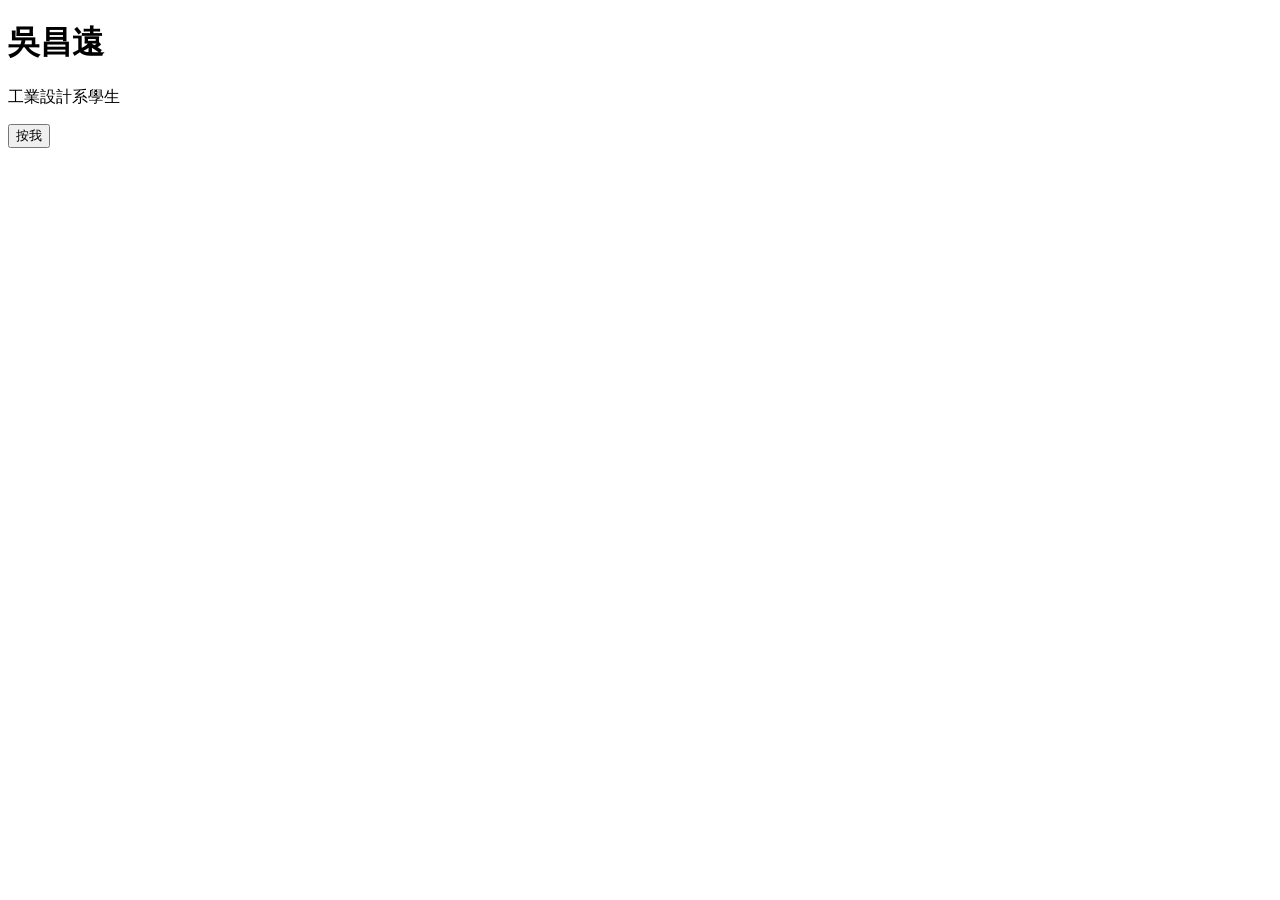
==== index.html @ 5ed69865 "第一版" ====
<!DOCTYPE html>
<html lang="zh-Hant">
<head>
<meta charset="UTF-8">
<title>Day 1 練習</title>

<!-- ===== CSS：決定「長什麼樣」 ===== -->
<!-- 實驗：把 black 改成 red，存檔後重新整理 -->
<style>
  h1 { color: black; }
</style>
</head>
<body>

<!-- ===== HTML：決定「有什麼東西」 ===== -->
<!-- 實驗：把 h1 改成 h3（前後都要改） -->
<h1>吳昌遠</h1>

<!-- 實驗：刪掉後面的 </p>，看畫面有沒有壞 -->
<p>工業設計系學生</p>

<!-- ===== JavaScript：決定「按下去會怎樣」 ===== -->
<!-- 實驗：把 alert 拼錯成 alrt，再按按鈕 -->
<button onclick="alert('你好')">按我</button>

</body>
</html>
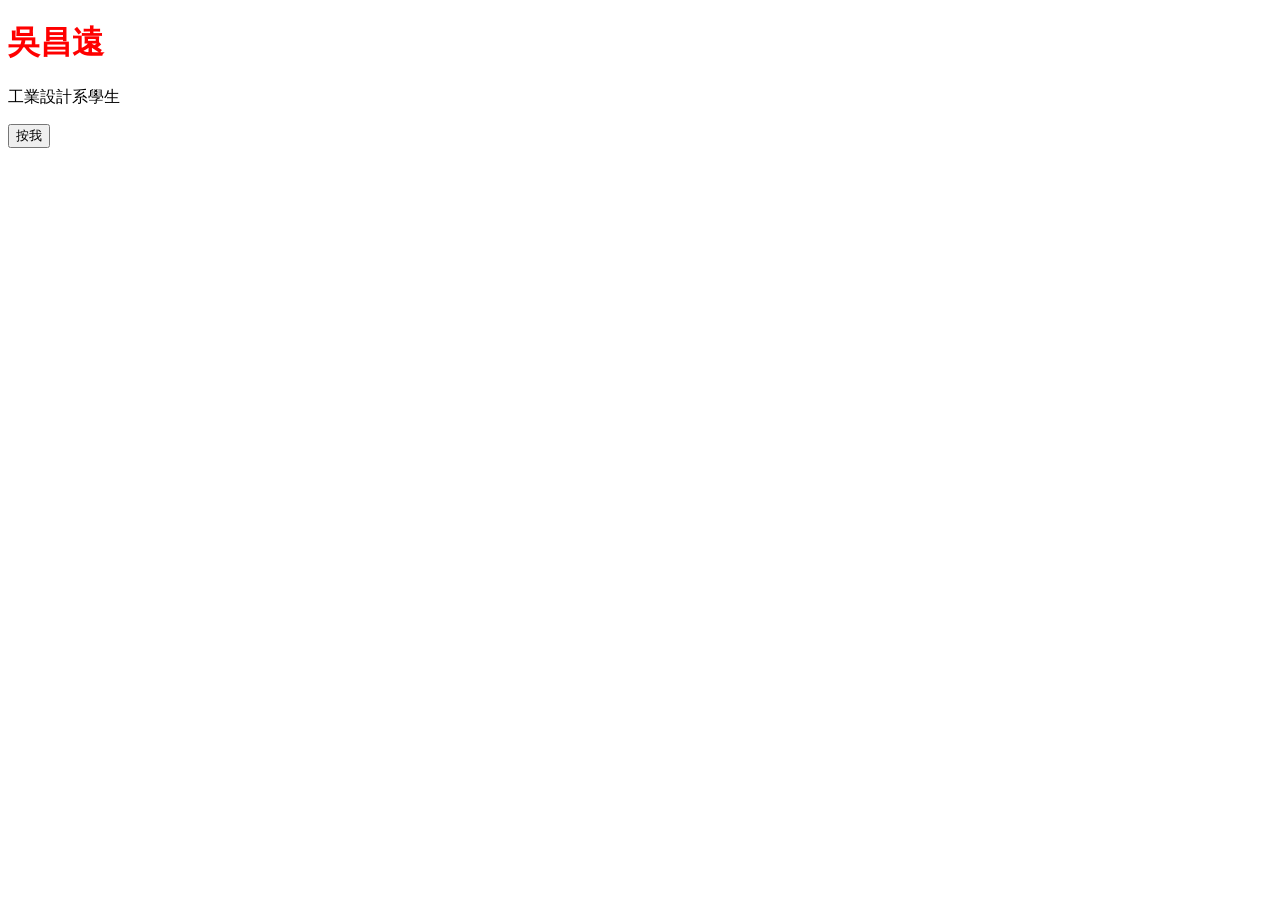
==== commit 54a250b8: "名字改紅色" ====
--- a/index.html
+++ b/index.html
@@ -7,7 +7,7 @@
 <!-- ===== CSS：決定「長什麼樣」 ===== -->
 <!-- 實驗：把 black 改成 red，存檔後重新整理 -->
 <style>
-  h1 { color: black; }
+  h1 { color: red; }
 </style>
 </head>
 <body>
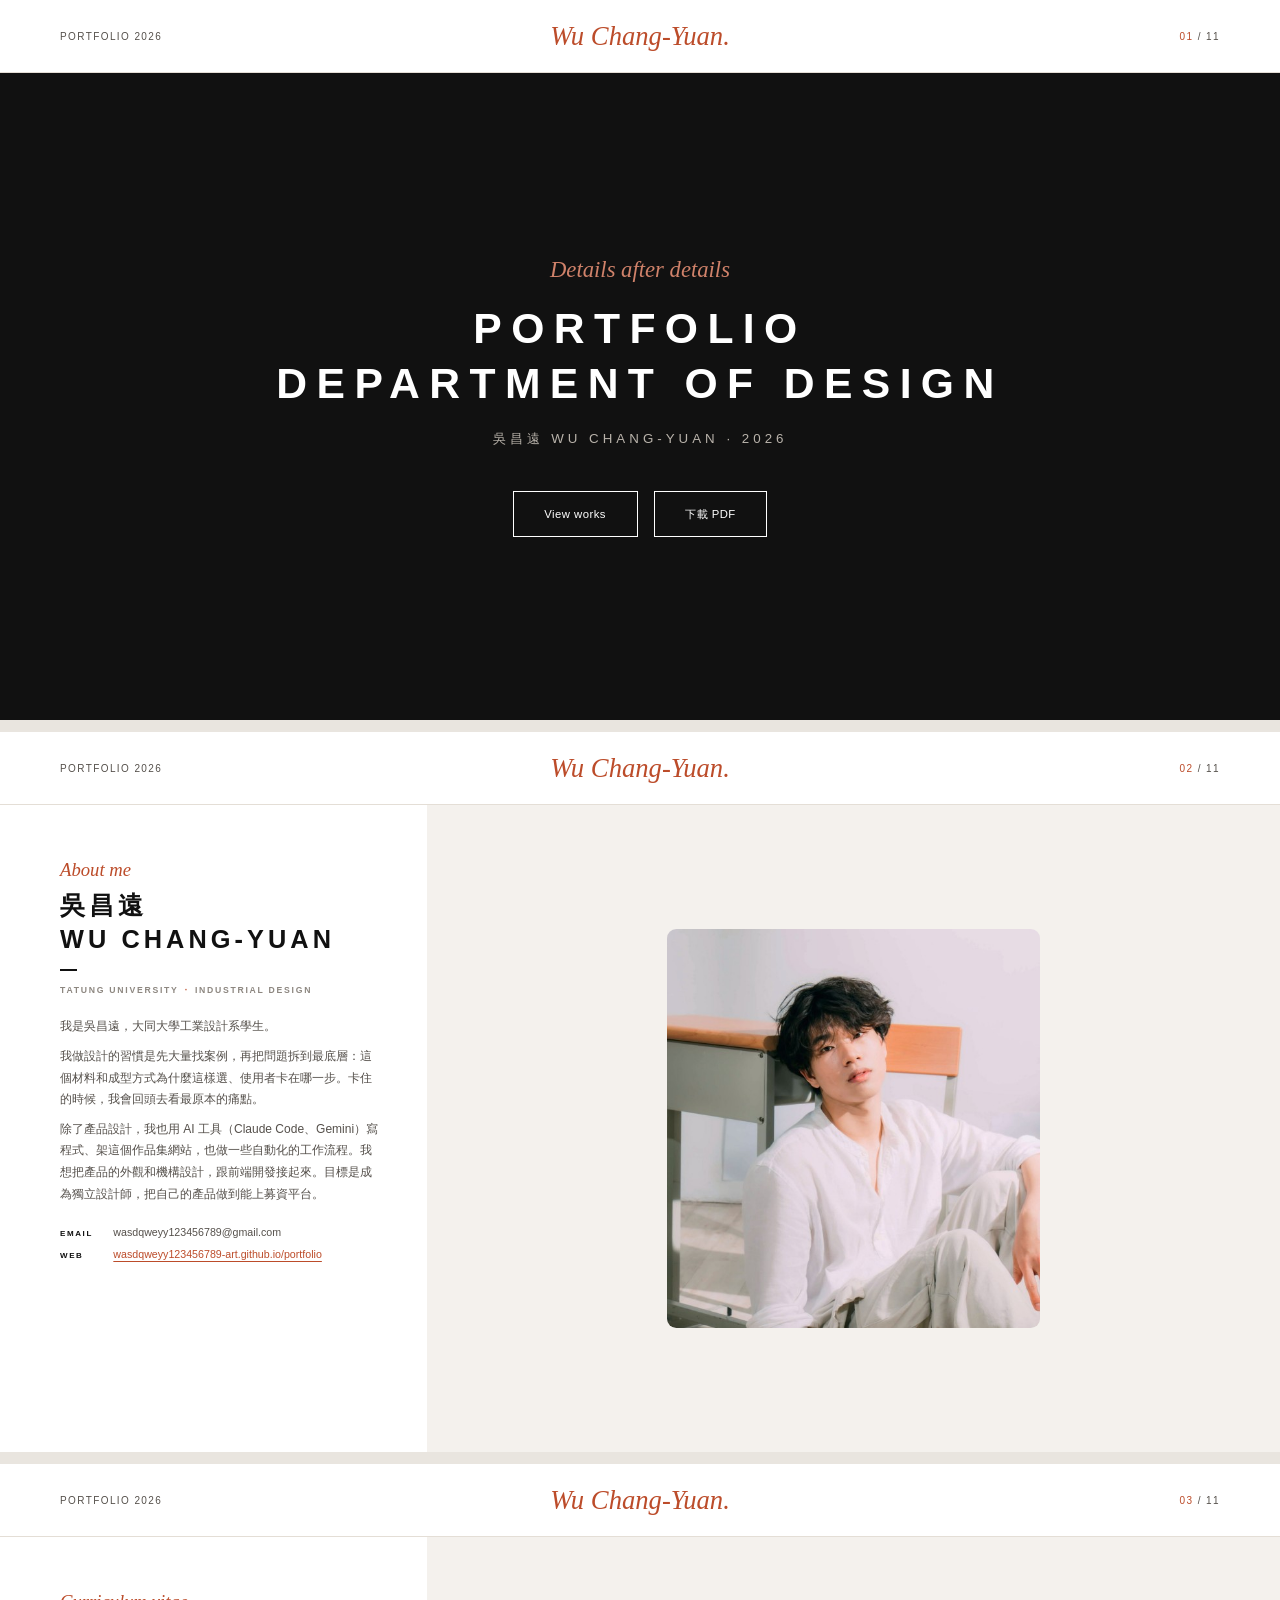
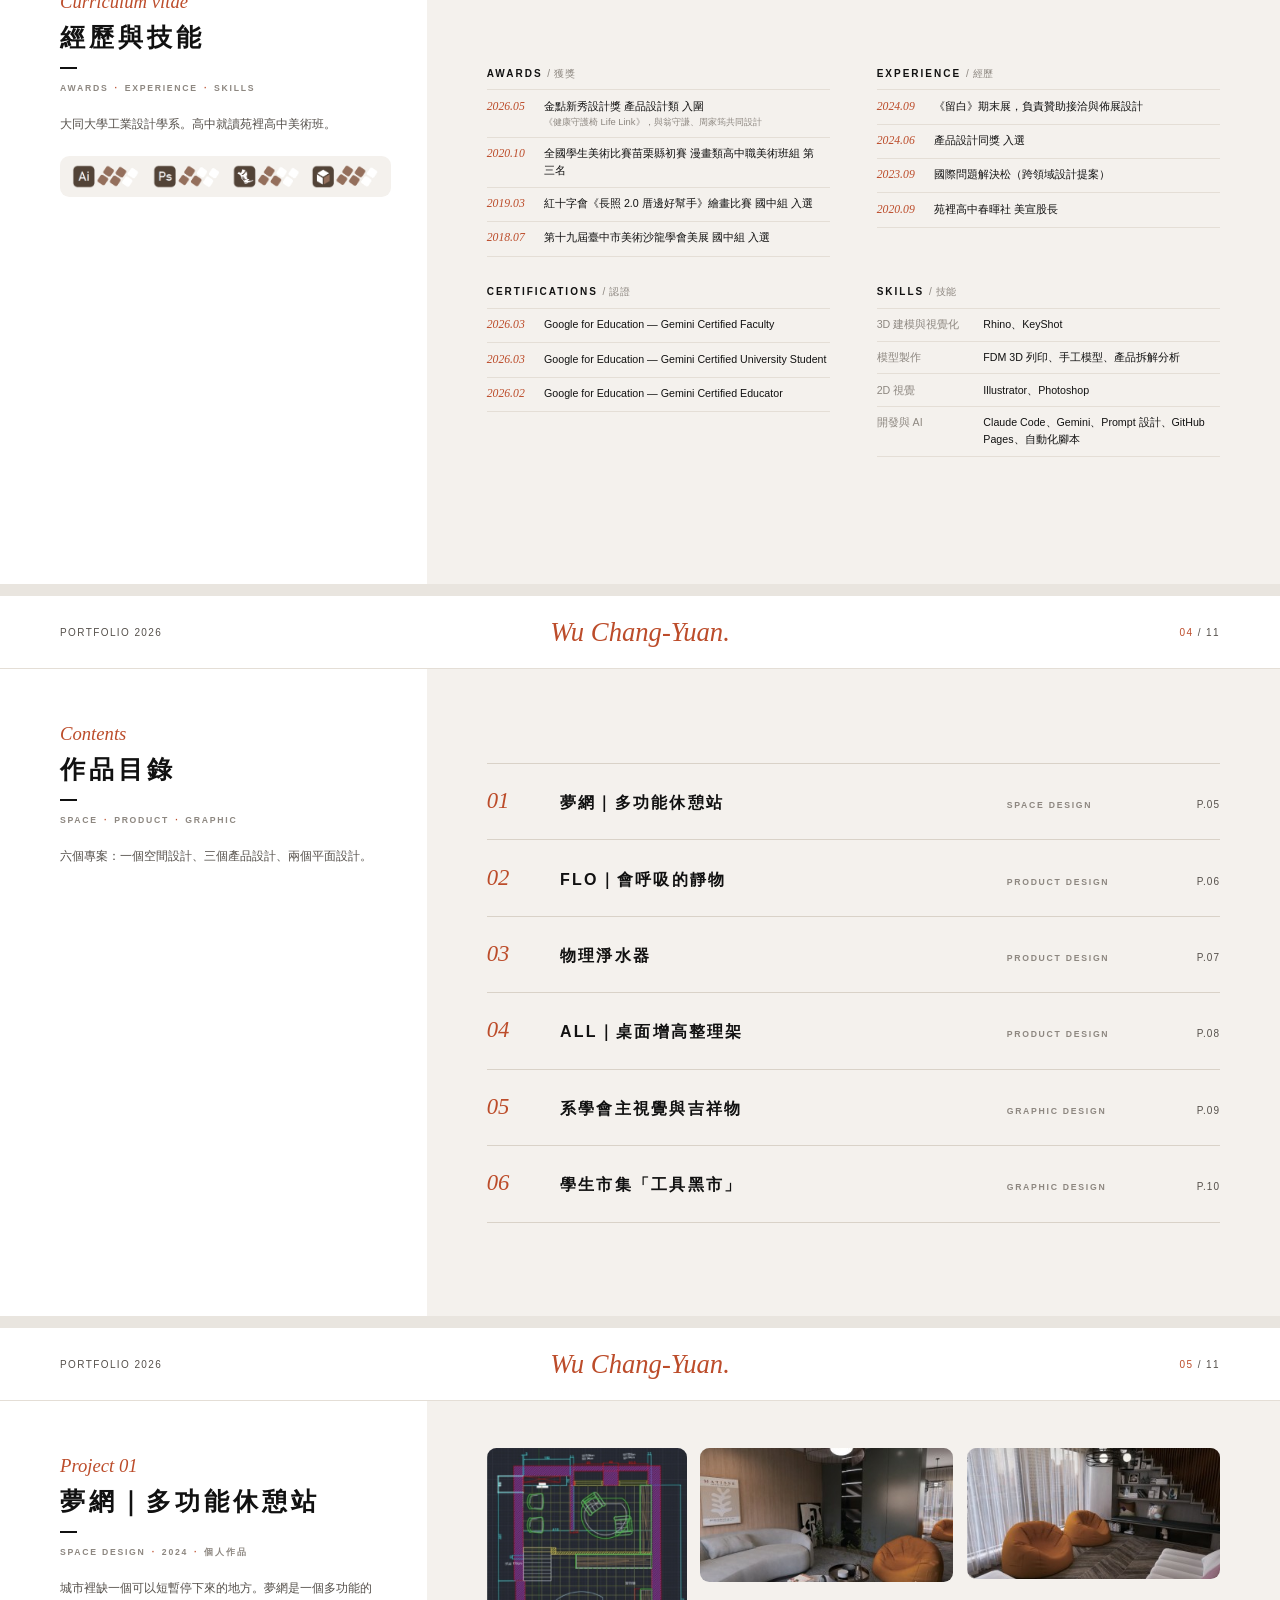
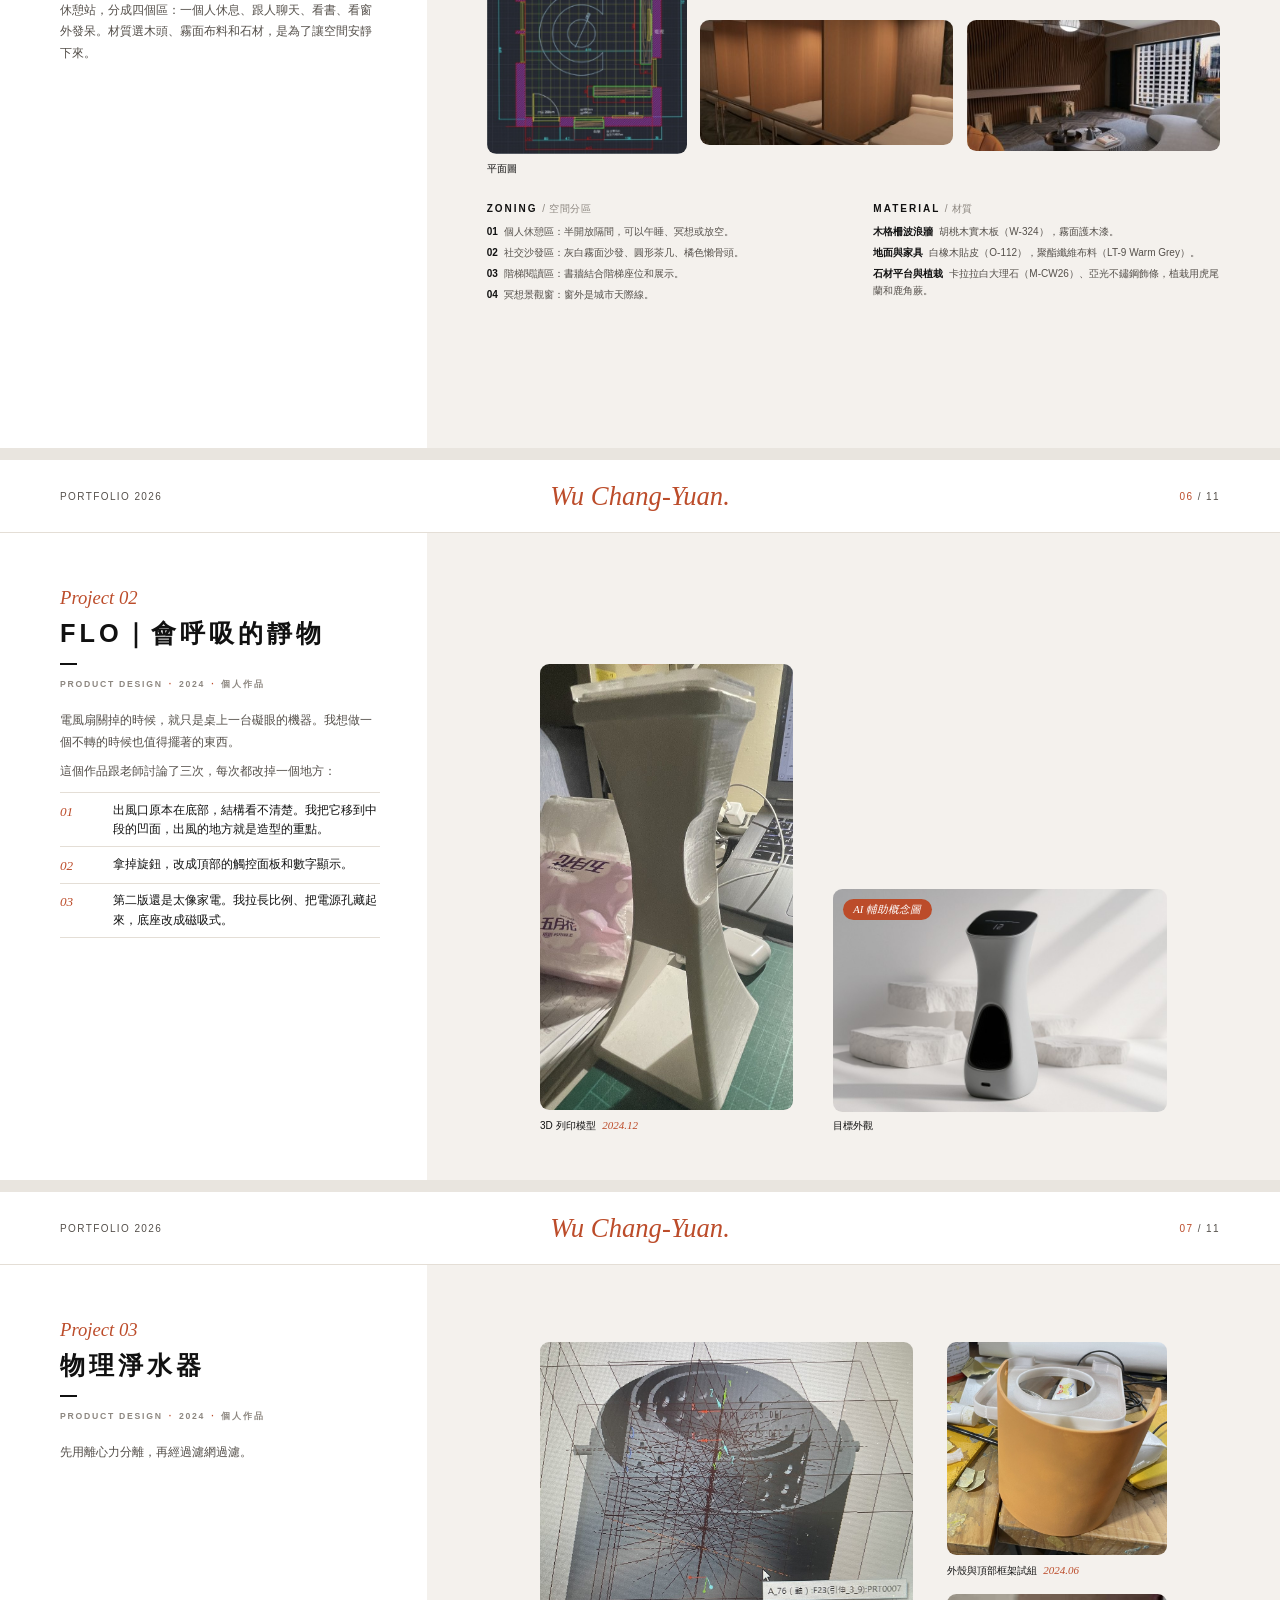
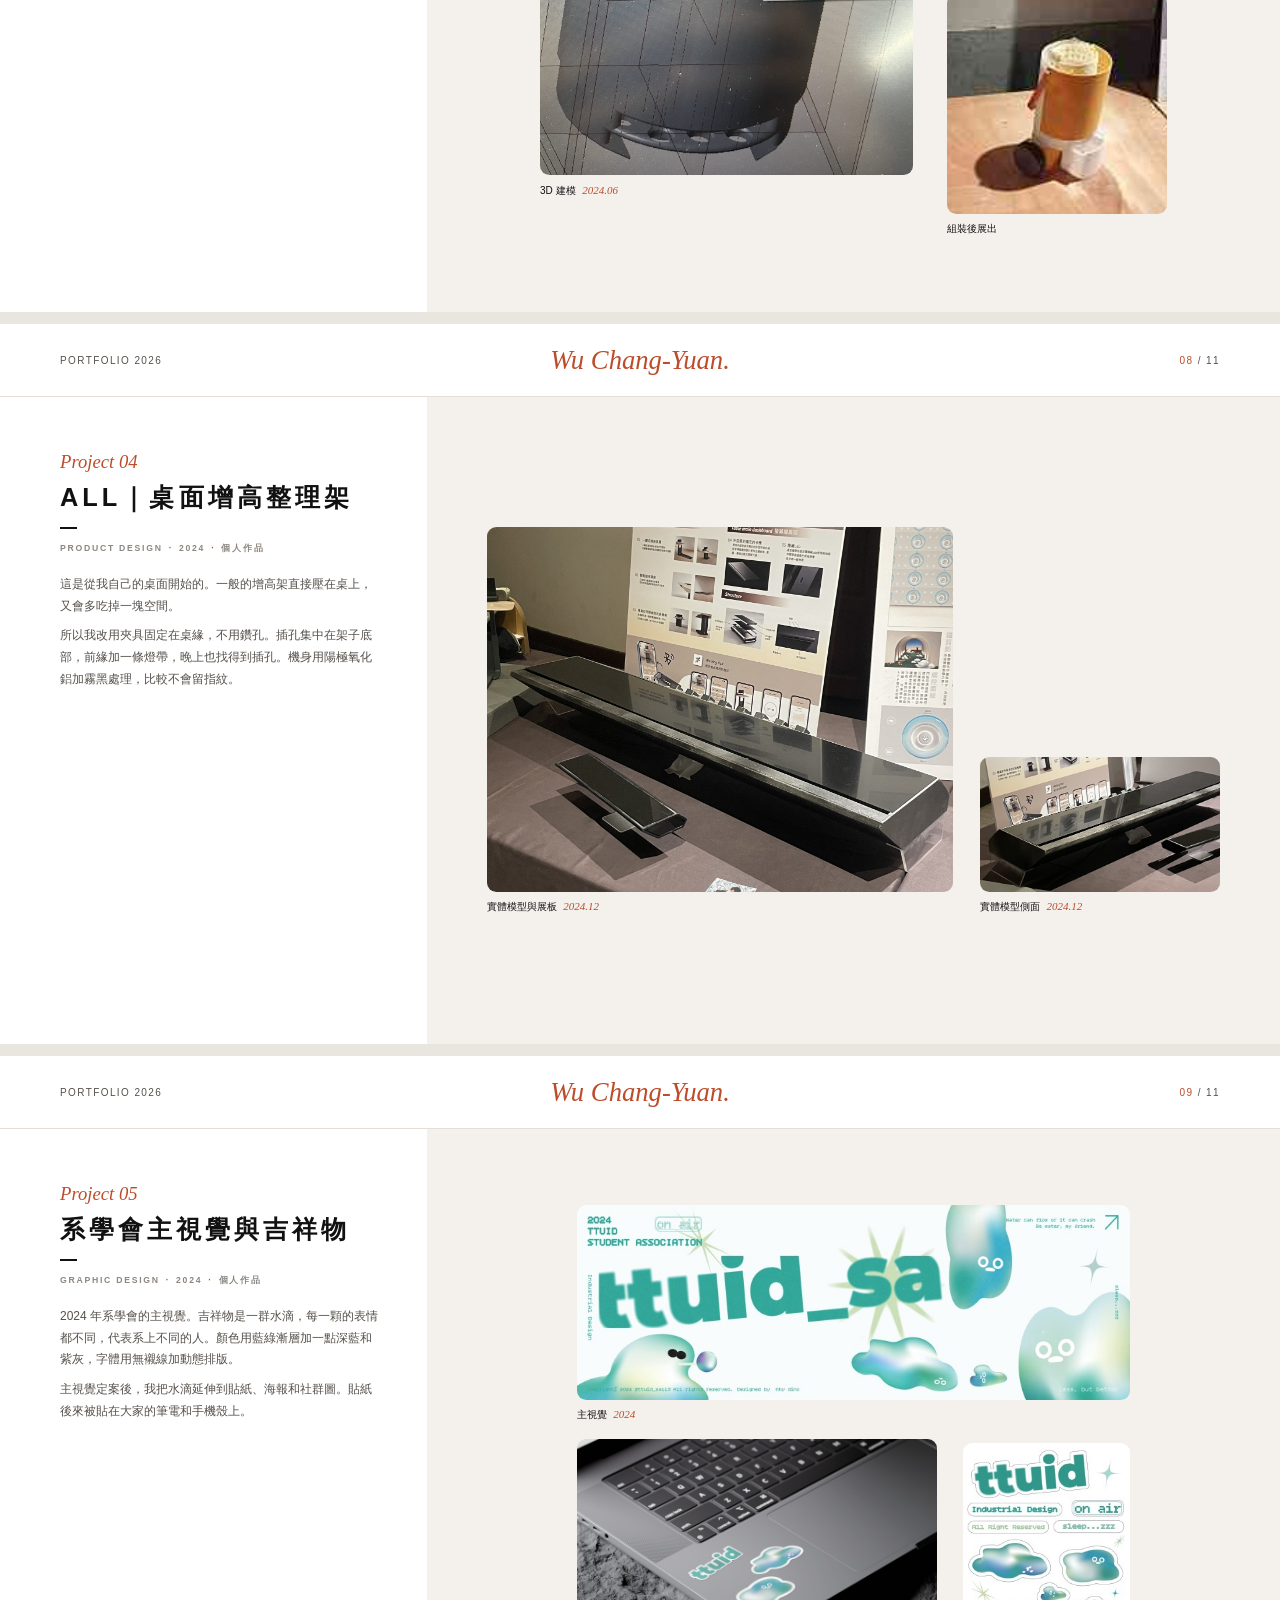
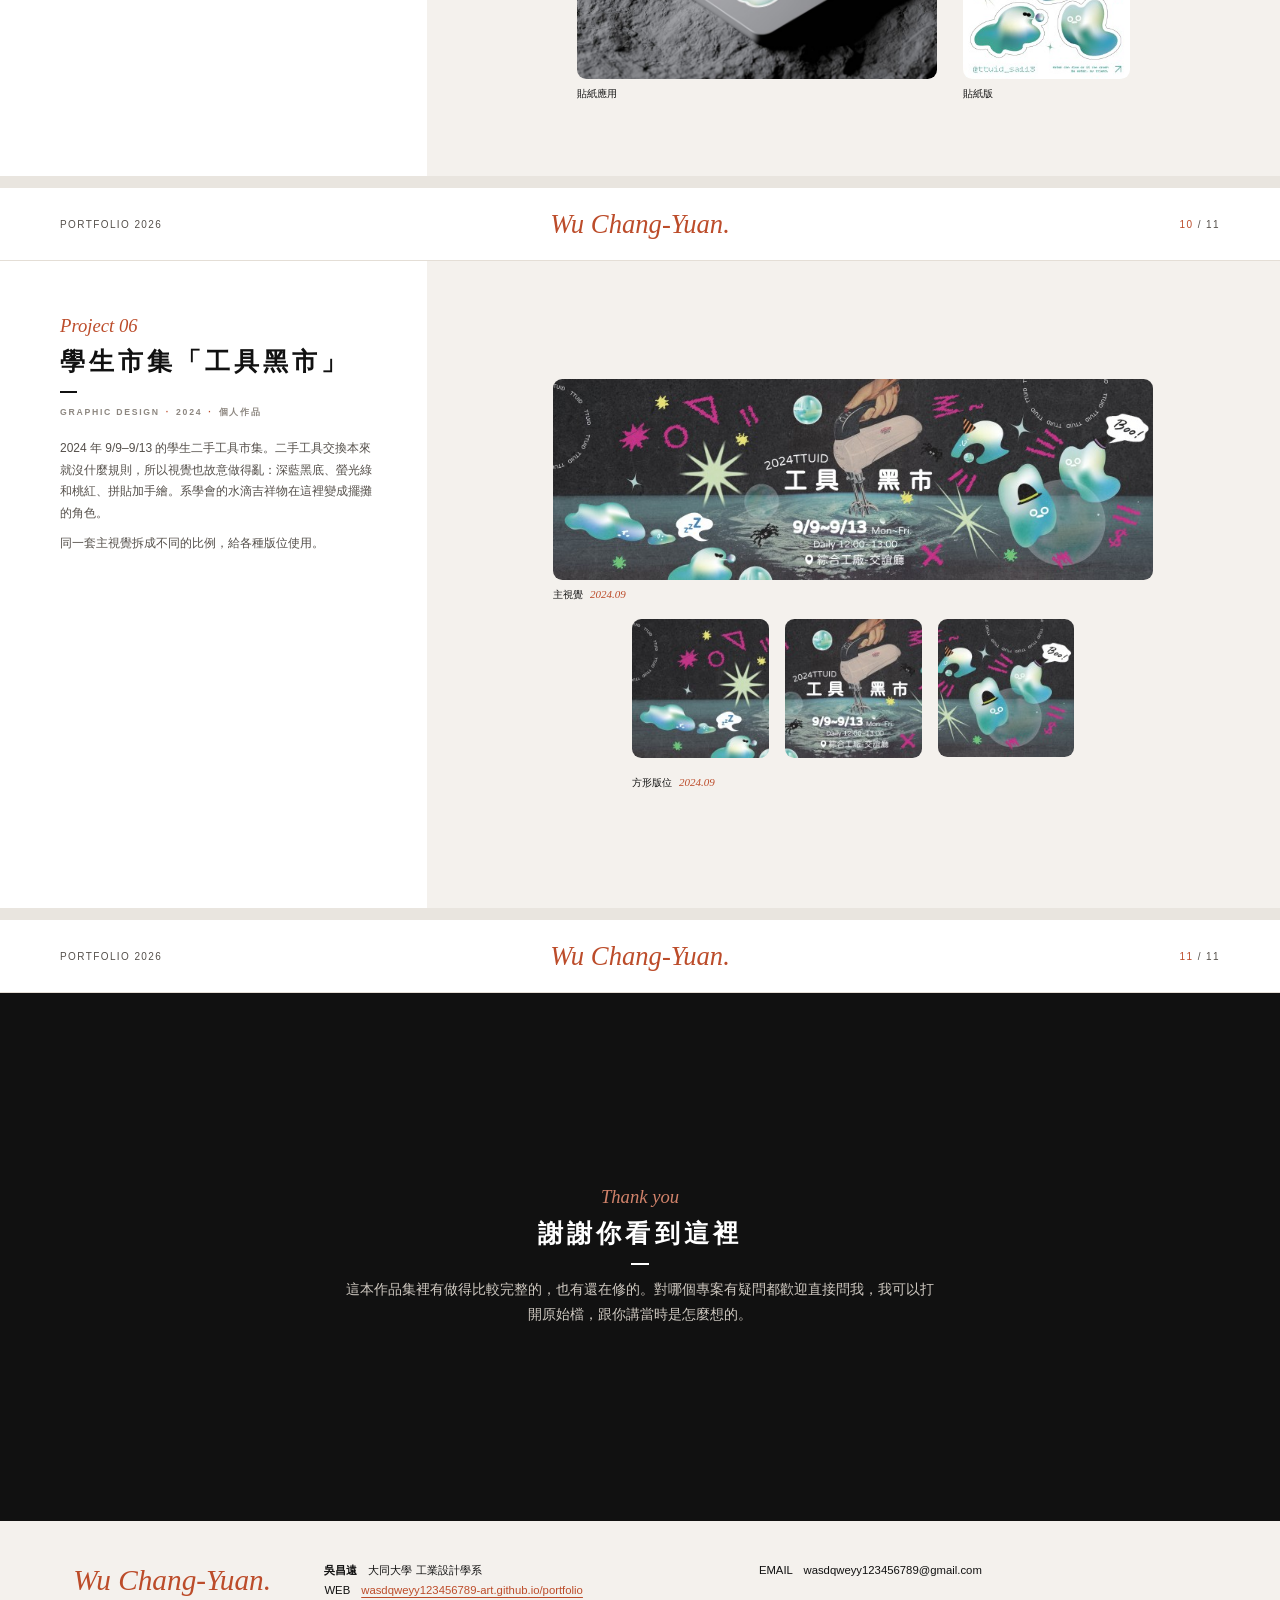
==== commit ad1b0dc9: "作品集改版：網頁與 PDF 版（11 頁，公開版） - 新增作品集首頁 index.html、樣式 css/、圖片 assets/、PDF portfolio.pdf - 練習頁移到 practice" ====
--- a/index.html
+++ b/index.html
@@ -1,27 +1,396 @@
 <!DOCTYPE html>
-<html lang="zh-Hant">
+<html lang="zh-Hant-TW">
 <head>
 <meta charset="UTF-8">
-<title>Day 1 練習</title>
-
-<!-- ===== CSS：決定「長什麼樣」 ===== -->
-<!-- 實驗：把 black 改成 red，存檔後重新整理 -->
-<style>
-  h1 { color: red; }
-</style>
+<meta name="viewport" content="width=device-width, initial-scale=1">
+<title>吳昌遠 作品集 2026</title>
+<meta name="description" content="吳昌遠（WU CHANG-YUAN），大同大學工業設計系作品集：空間設計、產品設計、平面設計。">
+<link rel="stylesheet" href="css/style.css">
 </head>
 <body>
 
-<!-- ===== HTML：決定「有什麼東西」 ===== -->
-<!-- 實驗：把 h1 改成 h3（前後都要改） -->
-<h1>吳昌遠</h1>
-
-<!-- 實驗：刪掉後面的 </p>，看畫面有沒有壞 -->
-<p>工業設計系學生</p>
-
-<!-- ===== JavaScript：決定「按下去會怎樣」 ===== -->
-<!-- 實驗：把 alert 拼錯成 alrt，再按按鈕 -->
-<button onclick="alert('你好')">按我</button>
+<section class="page dark cover" id="cover">
+  <header class="top">
+    <span class="meta">PORTFOLIO 2026</span>
+    <span class="logo">Wu Chang-Yuan.</span>
+    <span class="no"><b>01</b> / 11</span>
+  </header>
+  <div class="body">
+    <span class="kicker">Details after details</span>
+    <h1 class="title">Portfolio<br>Department of Design</h1>
+    <p class="sub">吳昌遠 Wu Chang-Yuan · 2026</p>
+    <div class="actions">
+      <a class="btn" href="#contents">View works</a>
+      <a class="btn screen-only" href="portfolio.pdf">下載 PDF</a>
+    </div>
+  </div>
+</section>
+
+<section class="page about" id="about">
+  <header class="top">
+    <span class="meta">PORTFOLIO 2026</span>
+    <span class="logo">Wu Chang-Yuan.</span>
+    <span class="no"><b>02</b> / 11</span>
+  </header>
+  <div class="body">
+    <div class="layout">
+      <div class="text-col">
+        <span class="kicker">About me</span>
+        <h1 class="title">吳昌遠<br>Wu Chang-Yuan</h1>
+        <span class="dash"></span>
+        <p class="meta-line"><span>Tatung University</span><span>Industrial Design</span></p>
+        <p>我是吳昌遠，大同大學工業設計系學生。</p>
+        <p>我做設計的習慣是先大量找案例，再把問題拆到最底層：這個材料和成型方式為什麼這樣選、使用者卡在哪一步。卡住的時候，我會回頭去看最原本的痛點。</p>
+        <p>除了產品設計，我也用 AI 工具（Claude Code、Gemini）寫程式、架這個作品集網站，也做一些自動化的工作流程。我想把產品的外觀和機構設計，跟前端開發接起來。目標是成為獨立設計師，把自己的產品做到能上募資平台。</p>
+        <ul class="plain contact">
+          <li><b>EMAIL</b>wasdqweyy123456789@gmail.com</li>
+
+          <li><b>WEB</b><a href="https://wasdqweyy123456789-art.github.io/portfolio/">wasdqweyy123456789-art.github.io/portfolio</a></li>
+        </ul>
+      </div>
+      <div class="visual">
+        <figure>
+          <div class="card"><img src="assets/about-photo.jpg" alt="吳昌遠個人照" width="576" height="615"></div>
+          
+        </figure>
+      </div>
+    </div>
+  </div>
+</section>
+
+<section class="page cv" id="cv">
+  <header class="top">
+    <span class="meta">PORTFOLIO 2026</span>
+    <span class="logo">Wu Chang-Yuan.</span>
+    <span class="no"><b>03</b> / 11</span>
+  </header>
+  <div class="body">
+    <div class="layout">
+      <div class="text-col">
+        <span class="kicker">Curriculum vitae</span>
+        <h2 class="title">經歷與技能</h2>
+        <span class="dash"></span>
+        <p class="meta-line"><span>Awards</span><span>Experience</span><span>Skills</span></p>
+        <p>大同大學工業設計學系。高中就讀苑裡高中美術班。</p>
+        <img class="skill-icons" src="assets/about-software-icons-alpha.png" alt="軟體熟練度：Illustrator、Photoshop、Rhino、KeyShot" width="722" height="59">
+      </div>
+      <div class="visual">
+        <div>
+          <h3>Awards <span>/ 獲獎</span></h3>
+          <ul class="rows">
+            <li><time>2026.05</time><span>金點新秀設計獎 產品設計類 入圍<small>《健康守護椅 Life Link》，與翁守謙、周家筠共同設計</small></span></li>
+            <li><time>2020.10</time><span>全國學生美術比賽苗栗縣初賽 漫畫類高中職美術班組 第三名</span></li>
+            <li><time>2019.03</time><span>紅十字會《長照 2.0 厝邊好幫手》繪畫比賽 國中組 入選</span></li>
+            <li><time>2018.07</time><span>第十九屆臺中市美術沙龍學會美展 國中組 入選</span></li>
+          </ul>
+        </div>
+        <div>
+          <h3>Experience <span>/ 經歷</span></h3>
+          <ul class="rows">
+            <li><time>2024.09</time><span>《留白》期末展，負責贊助接洽與佈展設計</span></li>
+            <li><time>2024.06</time><span>產品設計同獎 入選</span></li>
+            <li><time>2023.09</time><span>國際問題解決松（跨領域設計提案）</span></li>
+            <li><time>2020.09</time><span>苑裡高中春暉社 美宣股長</span></li>
+          </ul>
+        </div>
+        <div>
+          <h3>Certifications <span>/ 認證</span></h3>
+          <ul class="rows">
+            <li><time>2026.03</time><span>Google for Education — Gemini Certified Faculty</span></li>
+            <li><time>2026.03</time><span>Google for Education — Gemini Certified University Student</span></li>
+            <li><time>2026.02</time><span>Google for Education — Gemini Certified Educator</span></li>
+          </ul>
+        </div>
+        <div>
+          <h3>Skills <span>/ 技能</span></h3>
+          <ul class="plain skills">
+            <li><b>3D 建模與視覺化</b>Rhino、KeyShot</li>
+            <li><b>模型製作</b>FDM 3D 列印、手工模型、產品拆解分析</li>
+            <li><b>2D 視覺</b>Illustrator、Photoshop</li>
+            <li><b>開發與 AI</b>Claude Code、Gemini、Prompt 設計、GitHub Pages、自動化腳本</li>
+          </ul>
+        </div>
+      </div>
+    </div>
+  </div>
+</section>
+
+<section class="page contents" id="contents">
+  <header class="top">
+    <span class="meta">PORTFOLIO 2026</span>
+    <span class="logo">Wu Chang-Yuan.</span>
+    <span class="no"><b>04</b> / 11</span>
+  </header>
+  <div class="body">
+    <div class="layout">
+      <div class="text-col">
+        <span class="kicker">Contents</span>
+        <h2 class="title">作品目錄</h2>
+        <span class="dash"></span>
+        <p class="meta-line"><span>Space</span><span>Product</span><span>Graphic</span></p>
+        <p>六個專案：一個空間設計、三個產品設計、兩個平面設計。</p>
+      </div>
+      <div class="visual">
+        <ol class="toc">
+          <li><a href="#dream"><span class="n">01</span><span class="name">夢網｜多功能休憩站</span><span class="cat">Space design</span><span class="pg">P.05</span></a></li>
+          <li><a href="#flo"><span class="n">02</span><span class="name">FLO｜會呼吸的靜物</span><span class="cat">Product design</span><span class="pg">P.06</span></a></li>
+          <li><a href="#purifier"><span class="n">03</span><span class="name">物理淨水器</span><span class="cat">Product design</span><span class="pg">P.07</span></a></li>
+          <li><a href="#all"><span class="n">04</span><span class="name">ALL｜桌面增高整理架</span><span class="cat">Product design</span><span class="pg">P.08</span></a></li>
+          <li><a href="#sa"><span class="n">05</span><span class="name">系學會主視覺與吉祥物</span><span class="cat">Graphic design</span><span class="pg">P.09</span></a></li>
+          <li><a href="#market"><span class="n">06</span><span class="name">學生市集「工具黑市」</span><span class="cat">Graphic design</span><span class="pg">P.10</span></a></li>
+        </ol>
+      </div>
+    </div>
+  </div>
+</section>
+
+<section class="page dream" id="dream">
+  <header class="top">
+    <span class="meta">PORTFOLIO 2026</span>
+    <span class="logo">Wu Chang-Yuan.</span>
+    <span class="no"><b>05</b> / 11</span>
+  </header>
+  <div class="body">
+    <div class="layout">
+      <div class="text-col">
+        <span class="kicker">Project 01</span>
+        <h2 class="title">夢網｜多功能休憩站</h2>
+        <span class="dash"></span>
+        <p class="meta-line"><span>Space design</span><span>2024</span><span>個人作品</span></p>
+        <p>城市裡缺一個可以短暫停下來的地方。夢網是一個多功能的休憩站，分成四個區：一個人休息、跟人聊天、看書、看窗外發呆。材質選木頭、霧面布料和石材，是為了讓空間安靜下來。</p>
+      </div>
+      <div class="visual">
+        <figure class="plan">
+          <div class="card"><img src="assets/dream-floorplan.png" alt="夢網平面圖" width="238" height="364"></div>
+          <figcaption>平面圖</figcaption>
+        </figure>
+        <figure>
+          <div class="card"><img src="assets/dream-render-1.jpg" alt="社交沙發區渲染圖" width="332" height="175"></div>
+          
+        </figure>
+        <figure>
+          <div class="card"><img src="assets/dream-render-2.jpg" alt="階梯閱讀區渲染圖" width="328" height="169"></div>
+          
+        </figure>
+        <figure>
+          <div class="card"><img src="assets/dream-render-3.jpg" alt="個人休憩區渲染圖" width="338" height="168"></div>
+          
+        </figure>
+        <figure>
+          <div class="card"><img src="assets/dream-render-4.jpg" alt="木格柵牆與景觀窗渲染圖" width="324" height="168"></div>
+          
+        </figure>
+        <div class="notes">
+          <div>
+            <h3>Zoning <span>/ 空間分區</span></h3>
+            <ol class="plain">
+              <li><b>01</b>個人休憩區：半開放隔間，可以午睡、冥想或放空。</li>
+              <li><b>02</b>社交沙發區：灰白霧面沙發、圓形茶几、橘色懶骨頭。</li>
+              <li><b>03</b>階梯閱讀區：書牆結合階梯座位和展示。</li>
+              <li><b>04</b>冥想景觀窗：窗外是城市天際線。</li>
+            </ol>
+          </div>
+          <div>
+            <h3>Material <span>/ 材質</span></h3>
+            <ul class="plain">
+              <li><b>木格柵波浪牆</b>胡桃木實木板（W-324），霧面護木漆。</li>
+              <li><b>地面與家具</b>白橡木貼皮（O-112），聚酯纖維布料（LT-9 Warm Grey）。</li>
+              <li><b>石材平台與植栽</b>卡拉拉白大理石（M-CW26）、亞光不鏽鋼飾條，植栽用虎尾蘭和鹿角蕨。</li>
+            </ul>
+          </div>
+        </div>
+      </div>
+    </div>
+  </div>
+</section>
+
+<section class="page flo" id="flo">
+  <header class="top">
+    <span class="meta">PORTFOLIO 2026</span>
+    <span class="logo">Wu Chang-Yuan.</span>
+    <span class="no"><b>06</b> / 11</span>
+  </header>
+  <div class="body">
+    <div class="layout">
+      <div class="text-col">
+        <span class="kicker">Project 02</span>
+        <h2 class="title">FLO｜會呼吸的靜物</h2>
+        <span class="dash"></span>
+        <p class="meta-line"><span>Product design</span><span>2024</span><span>個人作品</span></p>
+        <p>電風扇關掉的時候，就只是桌上一台礙眼的機器。我想做一個不轉的時候也值得擺著的東西。</p>
+        <p>這個作品跟老師討論了三次，每次都改掉一個地方：</p>
+        <ol class="rows" style="margin-top: calc(var(--u) * 14)">
+          <li><b>01</b>出風口原本在底部，結構看不清楚。我把它移到中段的凹面，出風的地方就是造型的重點。</li>
+          <li><b>02</b>拿掉旋鈕，改成頂部的觸控面板和數字顯示。</li>
+          <li><b>03</b>第二版還是太像家電。我拉長比例、把電源孔藏起來，底座改成磁吸式。</li>
+        </ol>
+      </div>
+      <div class="visual">
+        <figure>
+          <div class="card"><img src="assets/flo-model.jpg" alt="FLO 灰色 3D 列印模型" width="795" height="1400"></div>
+          <figcaption>3D 列印模型<em>2024.12</em></figcaption>
+        </figure>
+        <figure>
+          <div class="card"><span class="pill">AI 輔助概念圖</span><img src="assets/flo-main.jpg" alt="FLO 概念圖" width="746" height="498"></div>
+          <figcaption>目標外觀</figcaption>
+        </figure>
+      </div>
+    </div>
+  </div>
+</section>
+
+<section class="page purifier" id="purifier">
+  <header class="top">
+    <span class="meta">PORTFOLIO 2026</span>
+    <span class="logo">Wu Chang-Yuan.</span>
+    <span class="no"><b>07</b> / 11</span>
+  </header>
+  <div class="body">
+    <div class="layout">
+      <div class="text-col">
+        <span class="kicker">Project 03</span>
+        <h2 class="title">物理淨水器</h2>
+        <span class="dash"></span>
+        <p class="meta-line"><span>Product design</span><span>2024</span><span>個人作品</span></p>
+        <p>先用離心力分離，再經過濾網過濾。</p>
+      </div>
+      <div class="visual">
+        <figure class="cad">
+          <div class="card"><img src="assets/purifier-cad.jpg" alt="物理淨水器 3D 建模畫面" width="1206" height="1400"></div>
+          <figcaption>3D 建模<em>2024.06</em></figcaption>
+        </figure>
+        <figure>
+          <div class="card"><img src="assets/purifier-assembly.jpg" alt="物理淨水器原型：外殼套上頂部框架" width="1400" height="1357"></div>
+          <figcaption>外殼與頂部框架試組<em>2024.06</em></figcaption>
+        </figure>
+        <figure>
+          <div class="card"><img src="assets/purifier-expo.jpg" alt="物理淨水器原型組裝後展出" width="420" height="420"></div>
+          <figcaption>組裝後展出</figcaption>
+        </figure>
+      </div>
+    </div>
+  </div>
+</section>
+
+<section class="page all" id="all">
+  <header class="top">
+    <span class="meta">PORTFOLIO 2026</span>
+    <span class="logo">Wu Chang-Yuan.</span>
+    <span class="no"><b>08</b> / 11</span>
+  </header>
+  <div class="body">
+    <div class="layout">
+      <div class="text-col">
+        <span class="kicker">Project 04</span>
+        <h2 class="title">ALL｜桌面增高整理架</h2>
+        <span class="dash"></span>
+        <p class="meta-line"><span>Product design</span><span>2024</span><span>個人作品</span></p>
+        <p>這是從我自己的桌面開始的。一般的增高架直接壓在桌上，又會多吃掉一塊空間。</p>
+        <p>所以我改用夾具固定在桌緣，不用鑽孔。插孔集中在架子底部，前緣加一條燈帶，晚上也找得到插孔。機身用陽極氧化鋁加霧黑處理，比較不會留指紋。</p>
+      </div>
+      <div class="visual">
+        <figure>
+          <div class="card"><img src="assets/all-expo.jpg" alt="ALL 實體模型與展板" width="1600" height="1251"></div>
+          <figcaption>實體模型與展板<em>2024.12</em></figcaption>
+        </figure>
+        <figure>
+          <div class="card"><img src="assets/all-expo-side.jpg" alt="ALL 實體模型側面" width="1400" height="782"></div>
+          <figcaption>實體模型側面<em>2024.12</em></figcaption>
+        </figure>
+      </div>
+    </div>
+  </div>
+</section>
+
+<section class="page sa" id="sa">
+  <header class="top">
+    <span class="meta">PORTFOLIO 2026</span>
+    <span class="logo">Wu Chang-Yuan.</span>
+    <span class="no"><b>09</b> / 11</span>
+  </header>
+  <div class="body">
+    <div class="layout">
+      <div class="text-col">
+        <span class="kicker">Project 05</span>
+        <h2 class="title">系學會主視覺與吉祥物</h2>
+        <span class="dash"></span>
+        <p class="meta-line"><span>Graphic design</span><span>2024</span><span>個人作品</span></p>
+        <p>2024 年系學會的主視覺。吉祥物是一群水滴，每一顆的表情都不同，代表系上不同的人。顏色用藍綠漸層加一點深藍和紫灰，字體用無襯線加動態排版。</p>
+        <p>主視覺定案後，我把水滴延伸到貼紙、海報和社群圖。貼紙後來被貼在大家的筆電和手機殼上。</p>
+      </div>
+      <div class="visual">
+        <figure class="banner">
+          <div class="card"><img src="assets/sa-kv-banner.jpg" alt="系學會主視覺橫幅" width="769" height="271"></div>
+          <figcaption>主視覺<em>2024</em></figcaption>
+        </figure>
+        <figure>
+          <div class="card"><img src="assets/sa-sticker-laptop.jpg" alt="貼在筆電上的水滴貼紙" width="762" height="508"></div>
+          <figcaption>貼紙應用</figcaption>
+        </figure>
+        <figure>
+          <div class="card"><img src="assets/sa-sticker-sheet.jpg" alt="水滴吉祥物貼紙版" width="249" height="352"></div>
+          <figcaption>貼紙版</figcaption>
+        </figure>
+      </div>
+    </div>
+  </div>
+</section>
+
+<section class="page market" id="market">
+  <header class="top">
+    <span class="meta">PORTFOLIO 2026</span>
+    <span class="logo">Wu Chang-Yuan.</span>
+    <span class="no"><b>10</b> / 11</span>
+  </header>
+  <div class="body">
+    <div class="layout">
+      <div class="text-col">
+        <span class="kicker">Project 06</span>
+        <h2 class="title">學生市集「工具黑市」</h2>
+        <span class="dash"></span>
+        <p class="meta-line"><span>Graphic design</span><span>2024</span><span>個人作品</span></p>
+        <p>2024 年 9/9–9/13 的學生二手工具市集。二手工具交換本來就沒什麼規則，所以視覺也故意做得亂：深藍黑底、螢光綠和桃紅、拼貼加手繪。系學會的水滴吉祥物在這裡變成擺攤的角色。</p>
+        <p>同一套主視覺拆成不同的比例，給各種版位使用。</p>
+      </div>
+      <div class="visual">
+        <figure class="kv">
+          <div class="card"><img src="assets/market-kv-main.jpg" alt="工具黑市主視覺" width="798" height="267"></div>
+          <figcaption>主視覺<em>2024.09</em></figcaption>
+        </figure>
+        <figure><div class="card"><img src="assets/market-square-1.jpg" alt="工具黑市方形版位 1" width="171" height="174"></div></figure>
+        <figure><div class="card"><img src="assets/market-square-2.jpg" alt="工具黑市方形版位 2" width="171" height="174"></div></figure>
+        <figure><div class="card"><img src="assets/market-square-3.jpg" alt="工具黑市方形版位 3" width="172" height="174"></div></figure>
+        <figcaption class="sq-cap">方形版位<em>2024.09</em></figcaption>
+      </div>
+    </div>
+  </div>
+</section>
+
+<section class="page dark closing" id="thanks">
+  <header class="top">
+    <span class="meta">PORTFOLIO 2026</span>
+    <span class="logo">Wu Chang-Yuan.</span>
+    <span class="no"><b>11</b> / 11</span>
+  </header>
+  <div class="body">
+    <div class="hero">
+      <span class="kicker">Thank you</span>
+      <h2 class="title">謝謝你看到這裡</h2>
+      <span class="dash"></span>
+      <p>這本作品集裡有做得比較完整的，也有還在修的。對哪個專案有疑問都歡迎直接問我，我可以打開原始檔，跟你講當時是怎麼想的。</p>
+    </div>
+    <div class="foot">
+      <span class="logo">Wu Chang-Yuan.</span>
+      <ul class="plain">
+        <li><b>吳昌遠</b>　大同大學 工業設計學系</li>
+        <li>EMAIL　wasdqweyy123456789@gmail.com</li>
+
+        <li>WEB　<a href="https://wasdqweyy123456789-art.github.io/portfolio/">wasdqweyy123456789-art.github.io/portfolio</a></li>
+      </ul>
+
+    </div>
+  </div>
+</section>
 
 </body>
 </html>
--- a/css/style.css
+++ b/css/style.css
@@ -0,0 +1,280 @@
+/* 吳昌遠作品集
+   風格參考 Wix 範本 adalene：白與暖米色底、黑色、陶土紅點綴、斜體襯線字、寬字距標題、圓角米色卡片
+   版型只有一套：封面與結語是黑底；中間每一頁都是「左邊白底文字欄＋右邊米色圖片區」
+   桌機與列印：每頁固定 16:9，尺寸以 1920×1080 為基準，用 --u（= 1920 分之 1 頁寬）換算
+   手機：改成單欄直向排列 */
+
+:root {
+  --white: #ffffff;
+  --beige: #f4f1ed;
+  --black: #111111;
+  --ink: #111111;
+  --ink-soft: #55504b;
+  --ink-mute: #8d8780;
+  --line: #e4ded6;
+  --accent: #bc4c2a;
+  --accent-soft: #d0826a;
+  --todo-bg: #ffe8a3;
+  --sans: "Avenir", "Avenir Next", "PingFang TC", "Noto Sans TC", "Microsoft JhengHei", "Segoe UI", sans-serif;
+  --head: "Futura", "Avenir Next", "PingFang TC", "Noto Sans TC", "Microsoft JhengHei", "Century Gothic", sans-serif;
+  --serif: "Bodoni 72", "Didot", "Bodoni MT", "PingFang TC", Georgia, serif;
+}
+
+* { box-sizing: border-box; margin: 0; padding: 0; }
+
+html, body { background: #e9e5df; }
+body {
+  color: var(--ink);
+  font-family: var(--sans);
+  font-weight: 300;
+  -webkit-font-smoothing: antialiased;
+  -webkit-print-color-adjust: exact;
+  print-color-adjust: exact;
+}
+
+img { display: block; max-width: 100%; }
+a { color: inherit; text-decoration: none; }
+.plain { list-style: none; }
+p, li { text-wrap: pretty; }
+
+/* ---------- 頁面框架 ---------- */
+
+.page {
+  container-type: inline-size;
+  position: relative;
+  width: min(100vw, 1920px);
+  aspect-ratio: 16 / 9;
+  margin: 0 auto;
+  background: var(--white);
+  overflow: hidden;
+}
+.page + .page { margin-top: 12px; }
+
+/* 頁首：左 PORTFOLIO 2026、中斜體名字、右頁碼 */
+.top {
+  --u: calc(100cqw / 1920);
+  position: absolute;
+  inset: 0 0 auto 0;
+  height: calc(var(--u) * 110);
+  display: grid;
+  grid-template-columns: 1fr auto 1fr;
+  align-items: center;
+  padding: 0 calc(var(--u) * 90);
+  background: var(--white);
+  border-bottom: calc(var(--u) * 1) solid var(--line);
+  z-index: 2;
+}
+.top .meta { font-size: calc(var(--u) * 15); letter-spacing: .14em; color: var(--ink-soft); }
+.top .logo { font-family: var(--serif); font-style: italic; font-size: calc(var(--u) * 40); color: var(--accent); }
+.top .no { justify-self: end; font-size: calc(var(--u) * 15); letter-spacing: .14em; color: var(--ink-soft); }
+.top .no b { color: var(--accent); font-weight: 400; }
+
+.body {
+  --u: calc(100cqw / 1920);
+  position: absolute;
+  inset: calc(var(--u) * 110) 0 0 0;
+  font-size: calc(var(--u) * 18);
+  line-height: 1.8;
+  color: var(--ink-soft);
+}
+
+/* ---------- 唯一的內頁版型：左文字欄＋右圖片區 ---------- */
+
+.layout { display: grid; grid-template-columns: calc(var(--u) * 640) 1fr; height: 100%; }
+.text-col { overflow: hidden; padding: calc(var(--u) * 80) calc(var(--u) * 70) calc(var(--u) * 60) calc(var(--u) * 90); }
+.visual { overflow: hidden; background: var(--beige); padding: calc(var(--u) * 70) calc(var(--u) * 90); }
+
+/* 文字欄的固定順序：小標 → 標題 → 短線 → 資訊列 → 內文 */
+.kicker { display: block; font-family: var(--serif); font-style: italic; font-size: calc(var(--u) * 28); line-height: 1.2; color: var(--accent); }
+h1.title, h2.title {
+  margin-top: calc(var(--u) * 10);
+  font-family: var(--head);
+  font-weight: 700;
+  font-size: calc(var(--u) * 38);
+  line-height: 1.35;
+  letter-spacing: .16em;
+  text-transform: uppercase;
+  color: var(--ink);
+}
+.dash { display: block; width: calc(var(--u) * 26); height: calc(var(--u) * 3); background: var(--ink); margin: calc(var(--u) * 20) 0 calc(var(--u) * 18); }
+.meta-line { font-family: var(--head); font-size: calc(var(--u) * 13); font-weight: 700; letter-spacing: .2em; text-transform: uppercase; color: var(--ink-mute); margin-bottom: calc(var(--u) * 26); }
+.meta-line span + span::before { content: "·"; margin: 0 .7em; color: var(--accent); }
+
+h3 {
+  font-family: var(--head);
+  font-weight: 700;
+  font-size: calc(var(--u) * 15);
+  letter-spacing: .2em;
+  text-transform: uppercase;
+  color: var(--ink);
+  margin-bottom: calc(var(--u) * 10);
+}
+h3 span { font-family: var(--sans); font-weight: 300; letter-spacing: .06em; color: var(--ink-mute); }
+
+p + p { margin-top: calc(var(--u) * 12); }
+b { font-weight: 700; color: var(--ink); }
+
+/* 細框線按鈕 */
+.btn { display: inline-block; padding: calc(var(--u) * 18) calc(var(--u) * 46); border: calc(var(--u) * 1.5) solid currentColor; font-size: calc(var(--u) * 17); letter-spacing: .04em; }
+
+/* 圖片一律放在圓角卡片；AI 圖用膠囊標籤 */
+figure { margin: 0; }
+.card { position: relative; background: #e9e4dd; border-radius: calc(var(--u) * 14); overflow: hidden; }
+.card img { width: 100%; height: auto; }
+.pill {
+  position: absolute; top: calc(var(--u) * 14); left: calc(var(--u) * 14); z-index: 1;
+  padding: calc(var(--u) * 3) calc(var(--u) * 16);
+  border-radius: calc(var(--u) * 30);
+  background: var(--accent); color: #fff;
+  font-family: var(--serif); font-style: italic; font-size: calc(var(--u) * 16); line-height: 1.6;
+}
+/* 圖說一律：名稱＋斜體紅字日期，靠左 */
+figcaption { margin-top: calc(var(--u) * 10); font-size: calc(var(--u) * 15); line-height: 1.5; color: var(--ink); }
+figcaption em { margin-left: .6em; font-family: var(--serif); font-size: 1.1em; color: var(--accent); }
+
+/* 條列：修改步驟、日期列表共用同一種細線表格 */
+.rows { list-style: none; border-top: calc(var(--u) * 1) solid var(--line); }
+.rows li { display: grid; grid-template-columns: calc(var(--u) * 80) 1fr; padding: calc(var(--u) * 11) 0; border-bottom: calc(var(--u) * 1) solid var(--line); color: var(--ink); line-height: 1.6; }
+.rows li > b, .rows time { font-family: var(--serif); font-style: italic; font-weight: 400; font-size: 1.1em; color: var(--accent); }
+.rows small { display: block; font-size: .88em; color: var(--ink-mute); }
+
+/* 還沒填的內容：黃色螢光筆底 */
+.todo { background: var(--todo-bg); color: var(--ink); padding: 0 .25em; }
+
+/* ---------- 封面、結語：黑底 ---------- */
+
+.dark .body { background: var(--black); color: #cfc9c1; }
+.cover .body { display: flex; flex-direction: column; justify-content: center; align-items: center; text-align: center; }
+.cover .kicker { font-size: calc(var(--u) * 34); color: var(--accent-soft); }
+.cover h1.title { color: #fff; font-size: calc(var(--u) * 64); letter-spacing: .22em; line-height: 1.3; margin-top: calc(var(--u) * 26); }
+.cover .sub { margin-top: calc(var(--u) * 22); font-size: calc(var(--u) * 20); letter-spacing: .3em; text-transform: uppercase; color: #b9b3ab; }
+.cover .actions { display: flex; gap: calc(var(--u) * 24); margin-top: calc(var(--u) * 60); }
+.cover .btn { color: #fff; }
+
+.closing .body { display: grid; grid-template-rows: 1fr auto; }
+.closing .hero { display: flex; flex-direction: column; justify-content: center; align-items: center; text-align: center; padding: 0 calc(var(--u) * 300); }
+.closing .hero .kicker { color: var(--accent-soft); }
+.closing .hero .title { color: #fff; }
+.closing .hero .dash { background: #fff; margin-left: auto; margin-right: auto; }
+.closing .hero p { max-width: calc(var(--u) * 900); font-size: calc(var(--u) * 21); }
+.closing .foot { display: grid; grid-template-columns: auto 1fr auto; align-items: center; gap: calc(var(--u) * 80); padding: calc(var(--u) * 50) calc(var(--u) * 110); background: var(--beige); font-size: calc(var(--u) * 17); line-height: 1.8; color: var(--ink); }
+.closing .foot .logo { font-family: var(--serif); font-style: italic; font-size: calc(var(--u) * 44); color: var(--accent); }
+.closing .foot ul { display: grid; grid-template-columns: 1fr 1fr; column-gap: calc(var(--u) * 60); }
+.closing .foot a { color: var(--accent); text-decoration: underline; text-underline-offset: .3em; }
+.closing .foot img { width: calc(var(--u) * 130); height: auto; image-rendering: pixelated; border-radius: calc(var(--u) * 10); }
+
+/* ---------- 各頁右側圖片區的排法 ---------- */
+
+/* ABOUT：一張照片置中 */
+.about .visual { display: flex; justify-content: center; align-items: center; }
+.about .visual figure { width: calc(var(--u) * 560); }
+.contact { margin-top: calc(var(--u) * 26); font-size: calc(var(--u) * 16); line-height: 2; }
+.contact b { display: inline-block; width: calc(var(--u) * 80); font-family: var(--head); font-size: calc(var(--u) * 12); letter-spacing: .2em; }
+.contact a { color: var(--accent); text-decoration: underline; text-underline-offset: .3em; }
+
+/* CV：四個區塊 2×2 */
+.cv .visual { display: grid; grid-template-columns: 1fr 1fr; gap: calc(var(--u) * 40) calc(var(--u) * 70); align-content: center; font-size: calc(var(--u) * 16); }
+.cv .rows li { grid-template-columns: calc(var(--u) * 86) 1fr; }
+.skills li { display: grid; grid-template-columns: calc(var(--u) * 160) 1fr; padding: calc(var(--u) * 11) 0; border-bottom: calc(var(--u) * 1) solid var(--line); color: var(--ink); line-height: 1.6; }
+.skills { border-top: calc(var(--u) * 1) solid var(--line); }
+.skills b { font-weight: 400; color: var(--ink-mute); }
+.skill-icons { width: calc(var(--u) * 460); height: auto; margin-top: calc(var(--u) * 30); padding: calc(var(--u) * 12) calc(var(--u) * 18); background: var(--beige); border-radius: calc(var(--u) * 14); box-sizing: content-box; }
+
+/* 目錄：六個專案一列一列 */
+.contents .visual { display: flex; flex-direction: column; justify-content: center; }
+.toc { list-style: none; border-top: calc(var(--u) * 1) solid #d9d2c8; }
+.toc a { display: grid; grid-template-columns: calc(var(--u) * 110) 1fr calc(var(--u) * 260) calc(var(--u) * 60); align-items: baseline; padding: calc(var(--u) * 26) 0; border-bottom: calc(var(--u) * 1) solid #d9d2c8; }
+.toc .n { font-family: var(--serif); font-style: italic; font-size: calc(var(--u) * 34); color: var(--accent); }
+.toc .name { font-family: var(--head); font-weight: 700; font-size: calc(var(--u) * 24); letter-spacing: .14em; color: var(--ink); }
+.toc .cat { font-family: var(--head); font-size: calc(var(--u) * 13); font-weight: 700; letter-spacing: .2em; text-transform: uppercase; color: var(--ink-mute); }
+.toc .pg { justify-self: end; font-size: calc(var(--u) * 15); letter-spacing: .1em; color: var(--ink-soft); }
+
+/* 夢網：平面圖＋四張渲染，下面兩欄說明 */
+.dream .visual { display: grid; grid-template-columns: calc(var(--u) * 300) 1fr 1fr; grid-template-rows: auto auto 1fr; gap: calc(var(--u) * 20); font-size: calc(var(--u) * 15); line-height: 1.7; }
+.dream .plan { grid-row: 1 / 3; }
+.dream .notes { grid-column: 1 / 4; display: grid; grid-template-columns: 1fr 1fr; gap: calc(var(--u) * 60); margin-top: calc(var(--u) * 16); }
+.dream .notes li + li { margin-top: calc(var(--u) * 6); }
+.dream .notes b { margin-right: .6em; }
+
+/* FLO：實體模型＋概念圖 */
+.flo .visual { display: grid; grid-template-columns: calc(var(--u) * 380) calc(var(--u) * 500); gap: calc(var(--u) * 60); justify-content: center; align-items: end; }
+
+/* 物理淨水器：建模畫面＋兩張實體照 */
+.purifier .visual { display: grid; grid-template-columns: calc(var(--u) * 560) calc(var(--u) * 330); grid-template-rows: auto auto; gap: calc(var(--u) * 24) calc(var(--u) * 50); justify-content: center; align-content: center; }
+.purifier .cad { grid-row: 1 / 3; }
+
+/* ALL：展場大圖＋側面 */
+.all .visual { display: grid; grid-template-columns: calc(var(--u) * 700) calc(var(--u) * 360); gap: calc(var(--u) * 40); justify-content: center; align-items: end; align-content: center; }
+
+/* 系學會：橫幅在上，貼紙兩張在下 */
+.sa .visual { display: grid; grid-template-columns: calc(var(--u) * 540) calc(var(--u) * 250); gap: calc(var(--u) * 24) calc(var(--u) * 40); justify-content: center; align-content: center; align-items: end; }
+.sa .banner { grid-column: 1 / 3; width: calc(var(--u) * 830); }
+
+/* 工具黑市：主視覺在上，三張方圖在下 */
+.market .visual { display: grid; grid-template-columns: repeat(3, calc(var(--u) * 205)); gap: calc(var(--u) * 24) calc(var(--u) * 24); justify-content: center; align-content: center; }
+.market .kv { grid-column: 1 / 4; width: calc(var(--u) * 900); justify-self: center; }
+.market .sq-cap { grid-column: 1 / 4; margin-top: 0; }
+
+/* 附錄頁 */
+.slot { display: flex; align-items: center; justify-content: center; min-height: calc(var(--u) * 200); padding: calc(var(--u) * 12); border: calc(var(--u) * 1.5) dashed #cfc7bc; border-radius: calc(var(--u) * 14); background: var(--white); color: var(--ink-mute); font-size: calc(var(--u) * 16); text-align: center; }
+.appendix .visual { display: grid; grid-template-columns: calc(var(--u) * 640) calc(var(--u) * 300); gap: calc(var(--u) * 30); justify-content: center; align-content: center; }
+.appendix .slots { display: grid; gap: calc(var(--u) * 20); }
+
+/* ---------- 手機：改成單欄 ---------- */
+
+@media screen and (max-width: 899px) {
+  .page { width: 100%; aspect-ratio: auto; }
+  .top, .body { --u: 0.6px; }
+  .top { position: static; height: 64px; padding: 0 16px; grid-template-columns: 1fr auto; }
+  .top .meta { display: none; }
+  .top .logo { font-size: 24px; }
+  .top .no { font-size: 11px; }
+  .body { position: static; font-size: 15px; }
+  .layout, .visual, .closing .body, .dream .notes { display: block !important; height: auto; }
+  .text-col, .visual { padding: 40px 16px !important; }
+  .visual > * + *, .dream .notes > * + * { margin-top: 24px; }
+  .visual figure, .sa .banner, .market .kv, .about .visual figure { width: 100% !important; }
+
+  .kicker { font-size: 20px; }
+  h1.title, h2.title { font-size: 22px; }
+  h3 { font-size: 12px; }
+  .meta-line { font-size: 11px; }
+  figcaption { font-size: 13px; }
+  .btn { font-size: 14px; padding: 12px 28px; }
+  .pill { font-size: 12px; }
+
+  .cover .body { min-height: calc(100svh - 64px); display: flex; padding: 40px 16px; }
+  .cover h1.title { font-size: 30px; }
+  .cover .sub { font-size: 12px; }
+  .cover .actions { flex-direction: column; }
+
+  .cv .visual { font-size: 14px; }
+  .skills li { grid-template-columns: 110px 1fr; }
+  .skill-icons { width: calc(100% - 28px); padding: 10px 14px; }
+  .toc a { grid-template-columns: 48px 1fr 40px; row-gap: 4px; }
+  .toc .cat { grid-column: 2; grid-row: 2; }
+  .toc .pg { grid-column: 3; grid-row: 1; }
+  .toc .n { font-size: 22px; }
+  .toc .name { font-size: 15px; }
+  .market .visual { display: grid !important; grid-template-columns: repeat(3, 1fr); gap: 8px; }
+  .market .visual > * + * { margin-top: 0; }
+  .market .kv, .market .sq-cap { grid-column: 1 / 4; margin-bottom: 16px; }
+
+  .closing .hero { padding: 60px 16px; }
+  .closing .hero p { font-size: 16px; }
+  .closing .foot { display: block; padding: 40px 16px; font-size: 14px; }
+  .closing .foot > * + * { margin-top: 20px; }
+  .closing .foot ul { grid-template-columns: 1fr; }
+}
+
+/* ---------- 列印／輸出 PDF：1920×1080 ---------- */
+
+@page { size: 1920px 1080px; margin: 0; }
+
+@media print {
+  html, body { background: none; }
+  .page { width: 1920px; height: 1080px; aspect-ratio: auto; break-after: page; }
+  .page + .page { margin-top: 0; }
+  .page:last-child { break-after: auto; }
+  .screen-only { display: none !important; }
+}
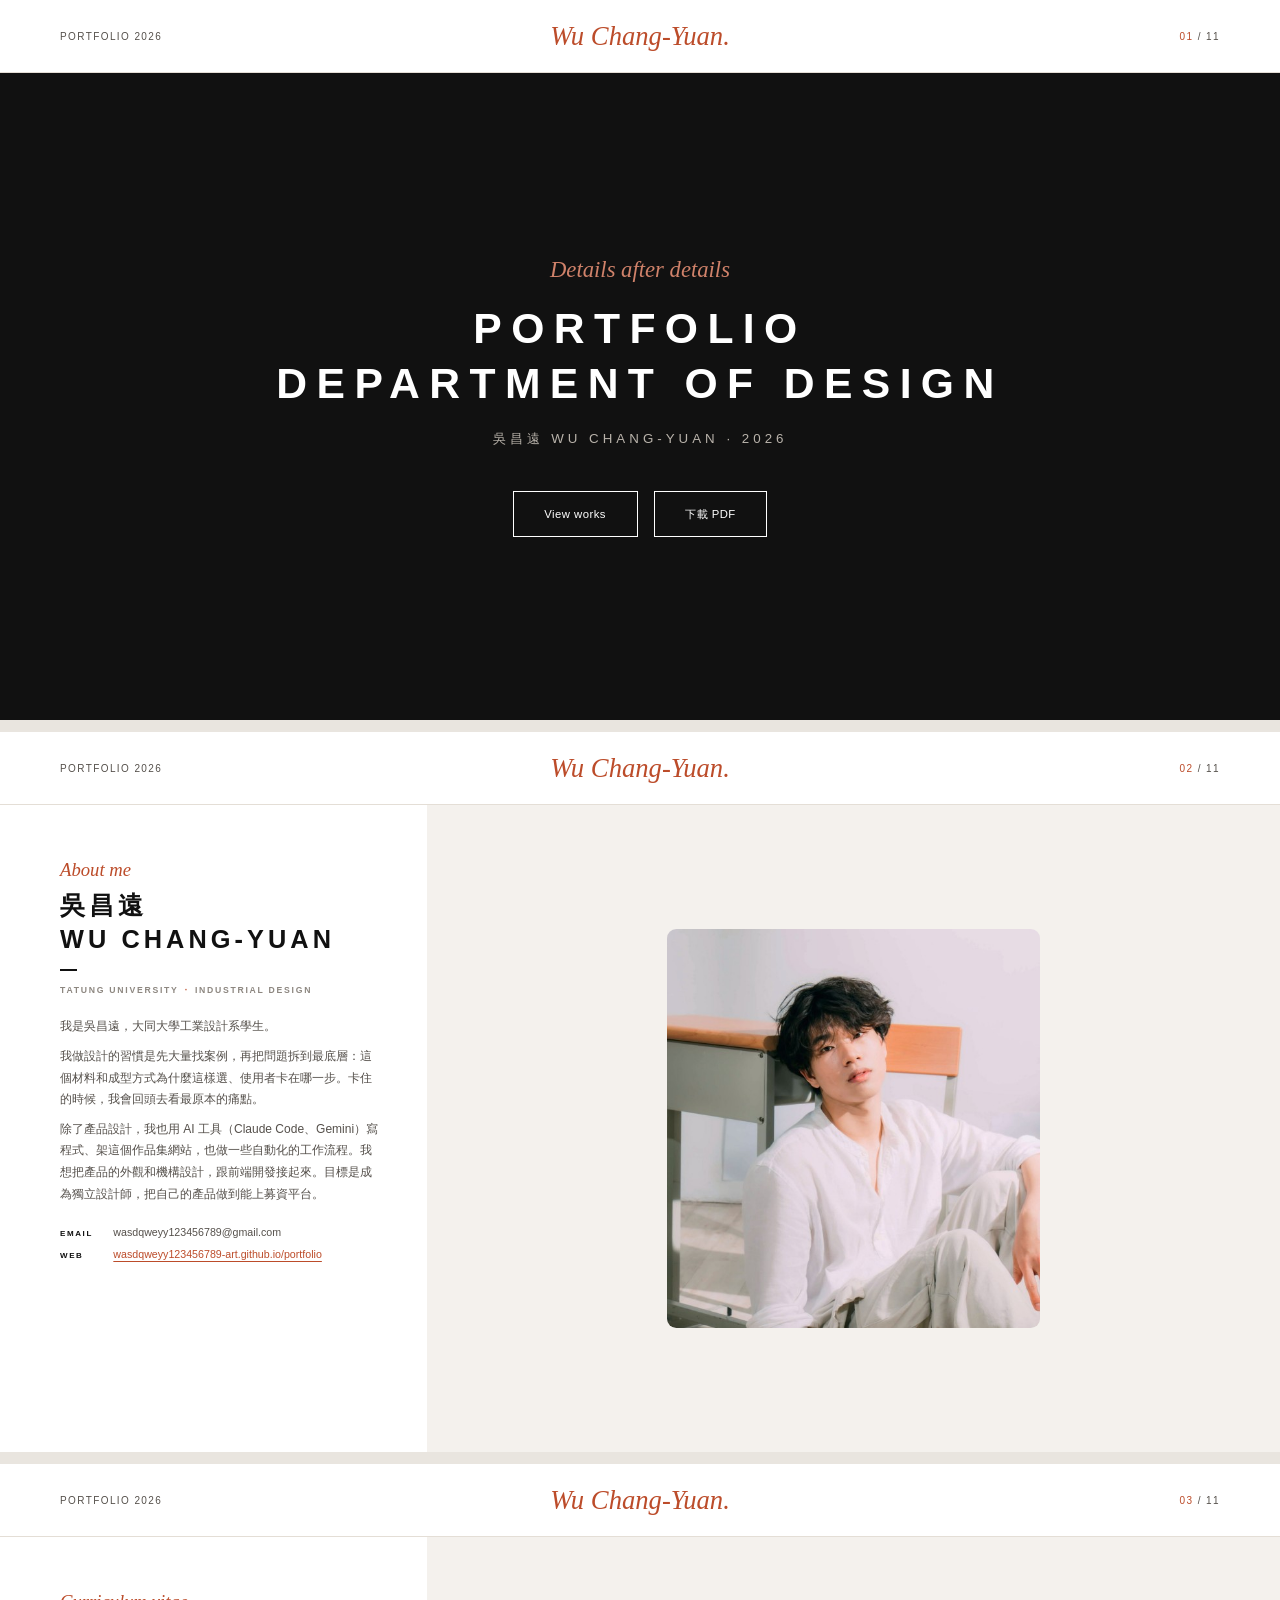
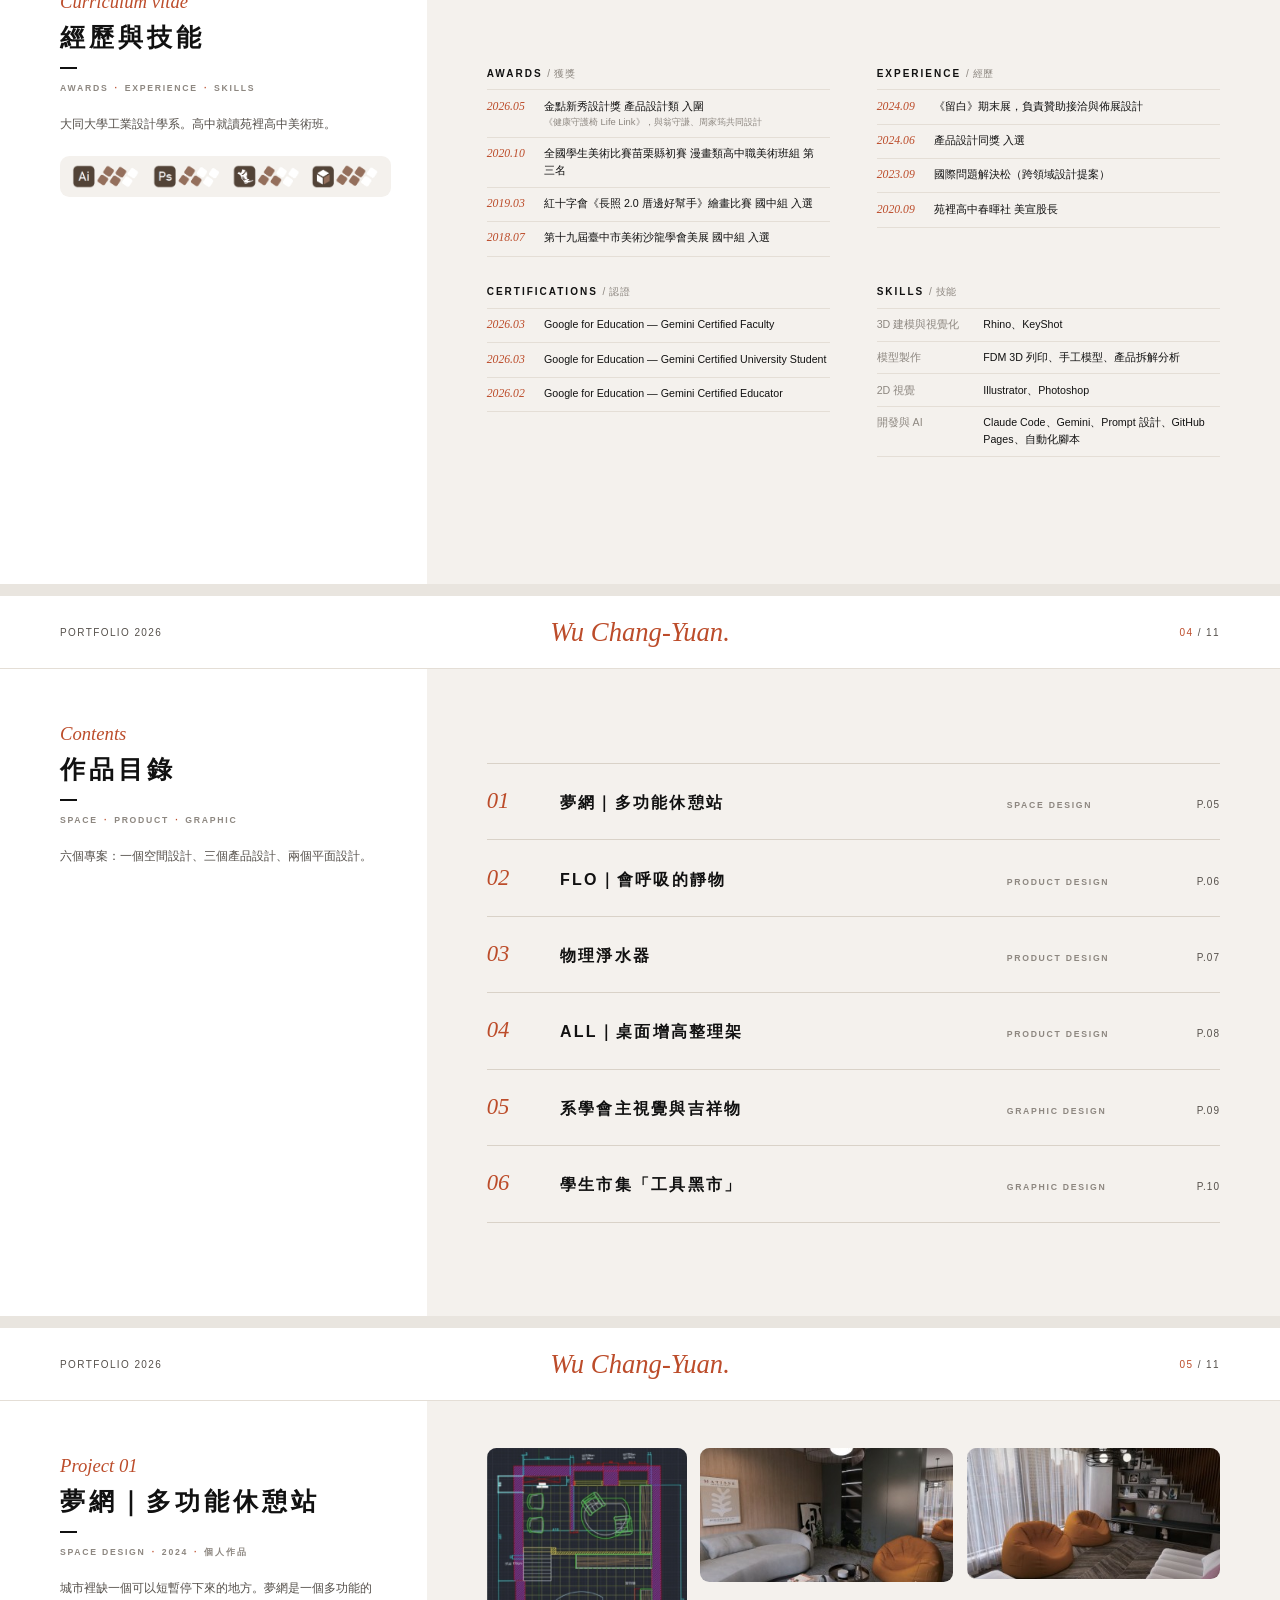
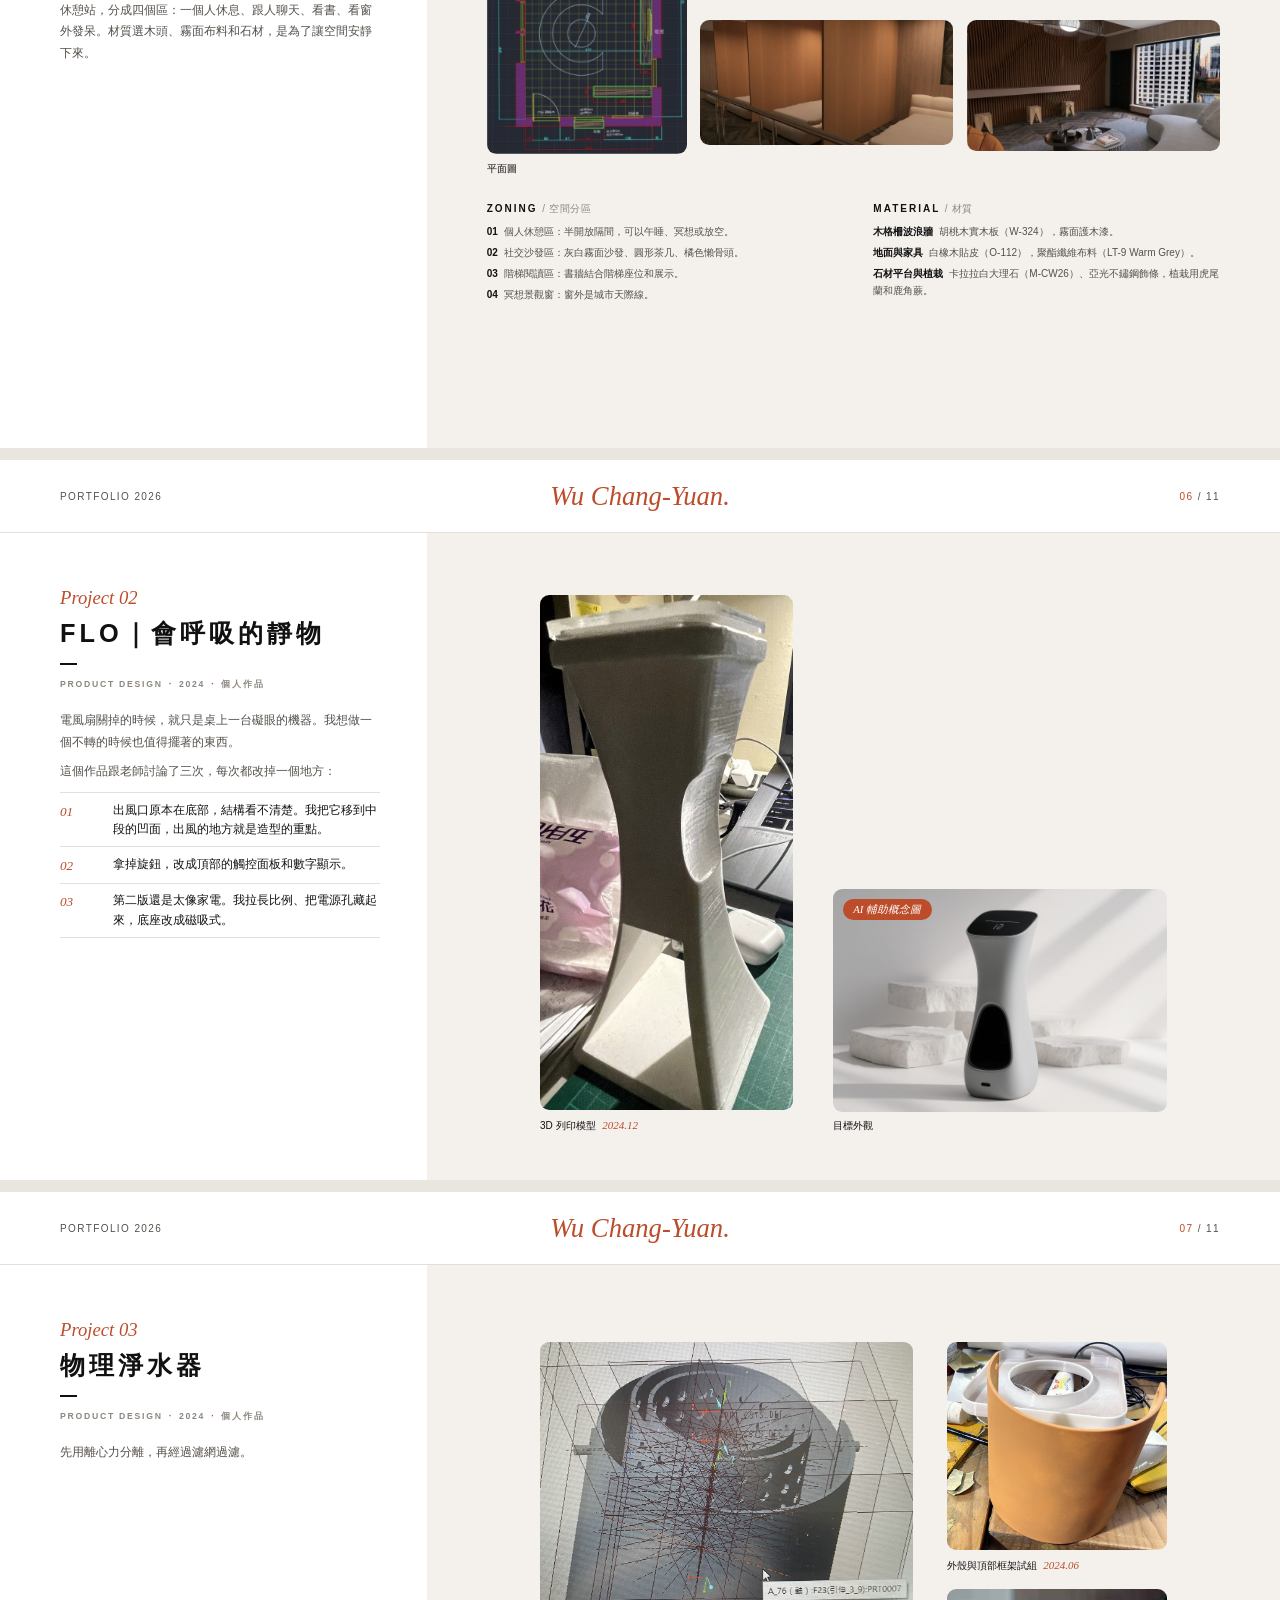
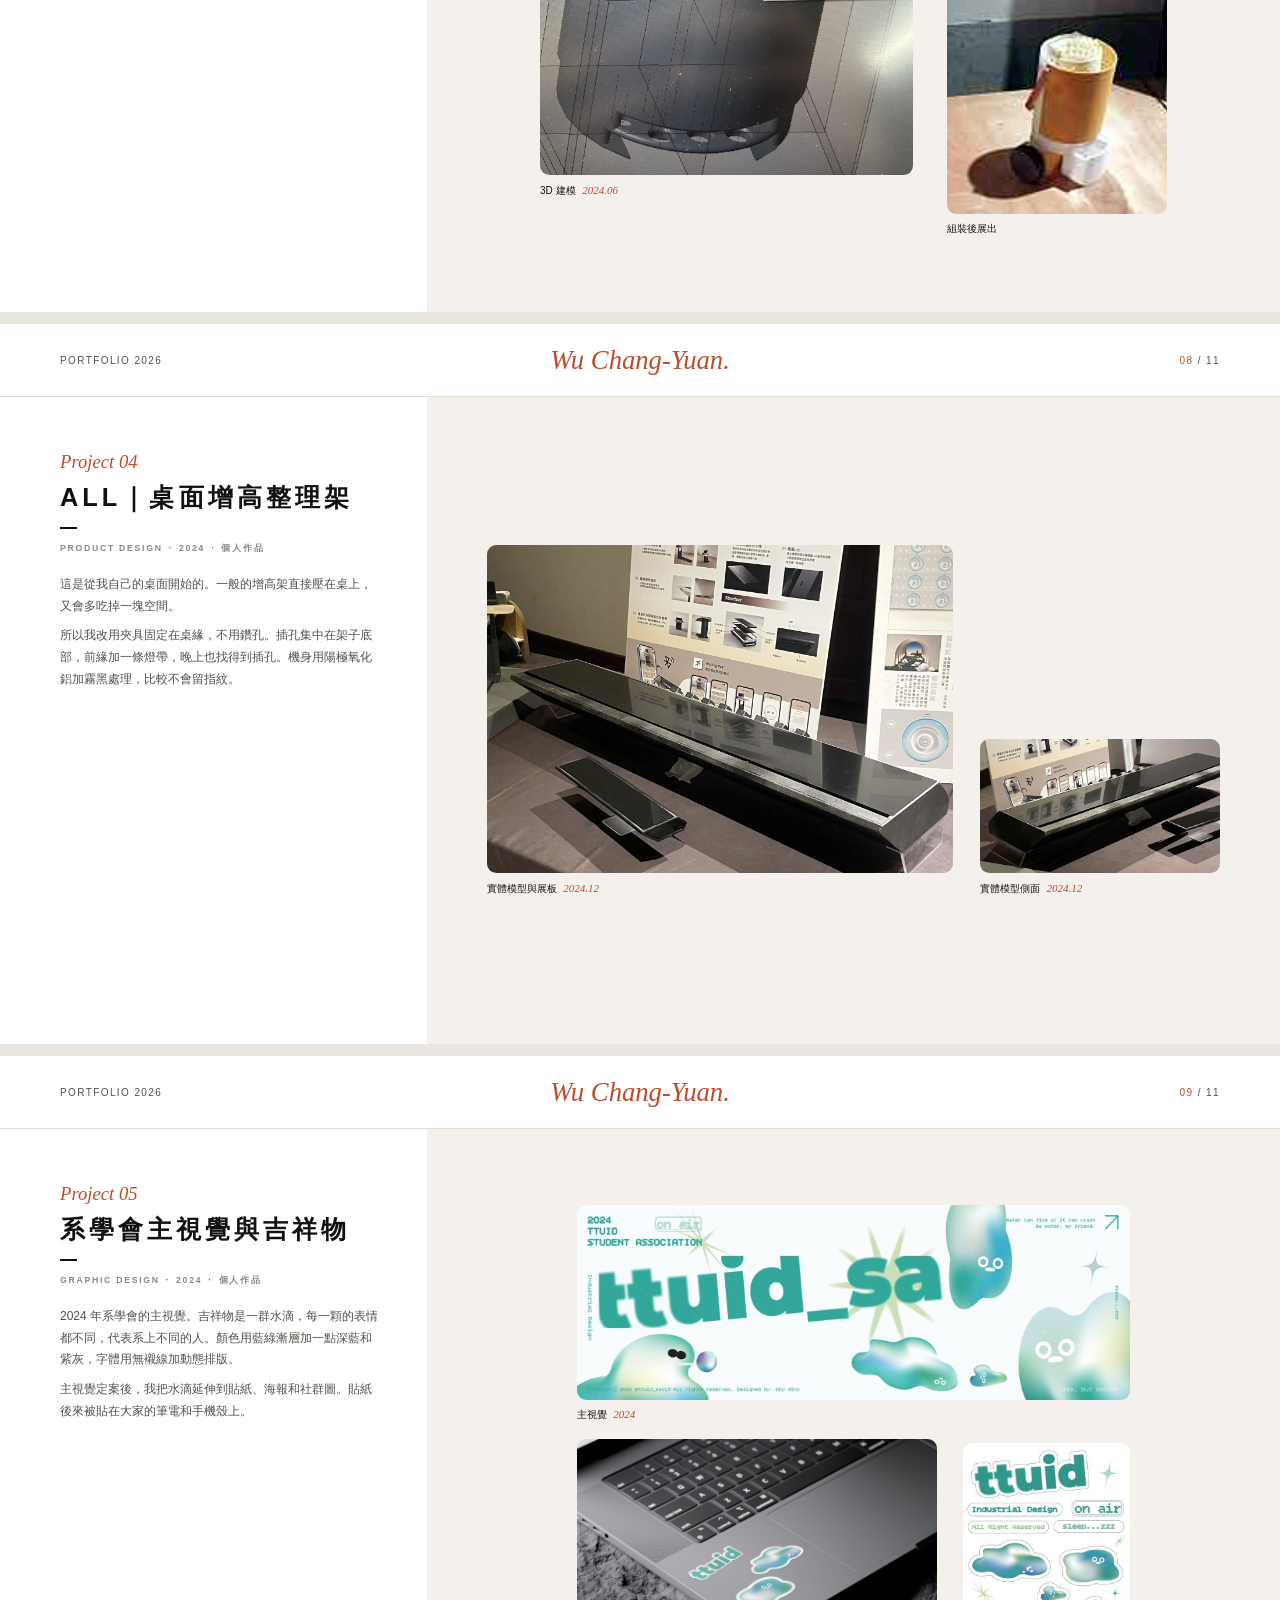
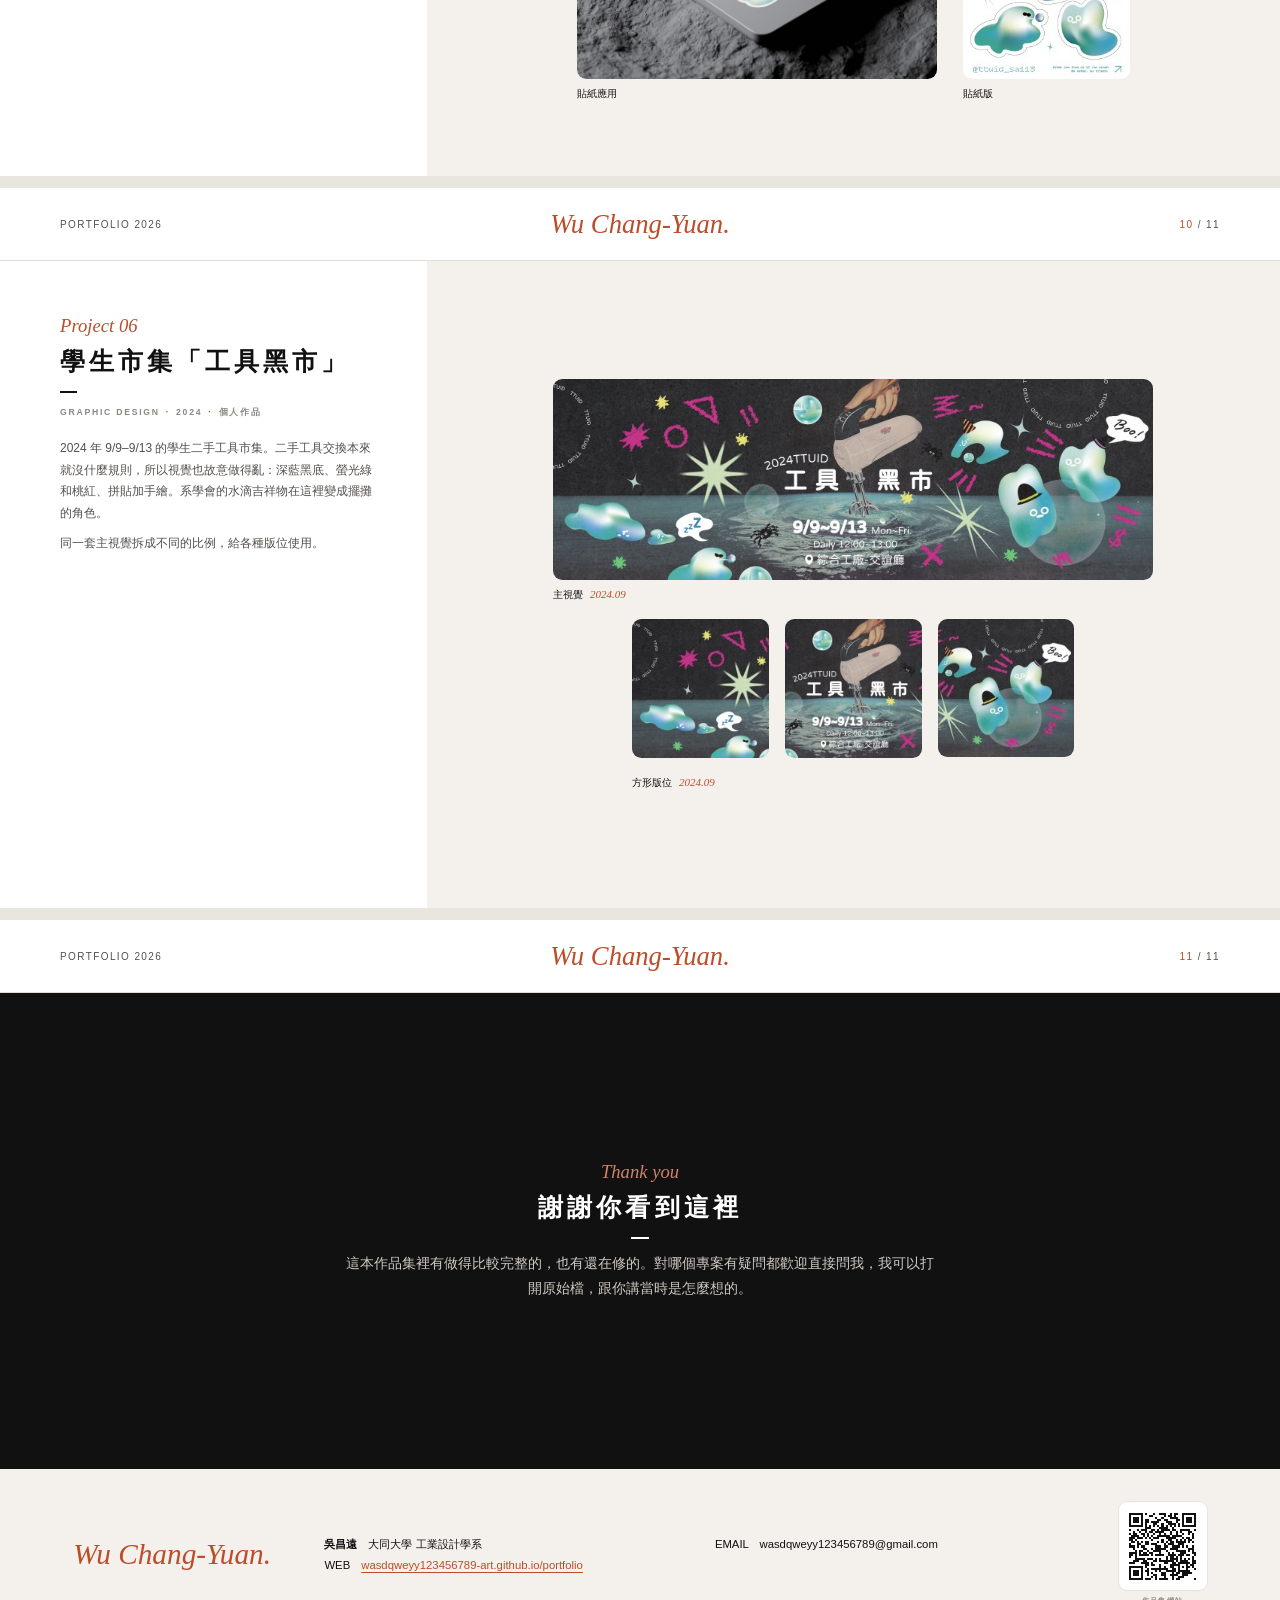
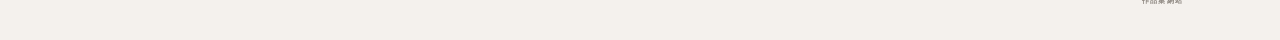
==== commit 5fc71e74: "更新 QR code 與照片調色 - 結語頁改成清晰的向量 QR code（作品集網站） - 實拍照片統一調色、裁切更集中  Co-Authored-By: Claude Opus 5.5 <nore" ====
--- a/index.html
+++ b/index.html
@@ -227,7 +227,7 @@
       </div>
       <div class="visual">
         <figure>
-          <div class="card"><img src="assets/flo-model.jpg" alt="FLO 灰色 3D 列印模型" width="795" height="1400"></div>
+          <div class="card"><img src="assets/flo-model.jpg" alt="FLO 灰色 3D 列印模型" width="668" height="1358"></div>
           <figcaption>3D 列印模型<em>2024.12</em></figcaption>
         </figure>
         <figure>
@@ -260,11 +260,11 @@
           <figcaption>3D 建模<em>2024.06</em></figcaption>
         </figure>
         <figure>
-          <div class="card"><img src="assets/purifier-assembly.jpg" alt="物理淨水器原型：外殼套上頂部框架" width="1400" height="1357"></div>
+          <div class="card"><img src="assets/purifier-assembly.jpg" alt="物理淨水器原型：外殼套上頂部框架" width="1400" height="1327"></div>
           <figcaption>外殼與頂部框架試組<em>2024.06</em></figcaption>
         </figure>
         <figure>
-          <div class="card"><img src="assets/purifier-expo.jpg" alt="物理淨水器原型組裝後展出" width="420" height="420"></div>
+          <div class="card"><img src="assets/purifier-expo.jpg" alt="物理淨水器原型組裝後展出" width="387" height="395"></div>
           <figcaption>組裝後展出</figcaption>
         </figure>
       </div>
@@ -290,7 +290,7 @@
       </div>
       <div class="visual">
         <figure>
-          <div class="card"><img src="assets/all-expo.jpg" alt="ALL 實體模型與展板" width="1600" height="1251"></div>
+          <div class="card"><img src="assets/all-expo.jpg" alt="ALL 實體模型與展板" width="1600" height="1125"></div>
           <figcaption>實體模型與展板<em>2024.12</em></figcaption>
         </figure>
         <figure>
@@ -387,7 +387,9 @@
 
         <li>WEB　<a href="https://wasdqweyy123456789-art.github.io/portfolio/">wasdqweyy123456789-art.github.io/portfolio</a></li>
       </ul>
-
+      <div class="qrs">
+        <figure class="qr"><div class="qr-box"><img src="assets/qr-web.svg" alt="作品集網站 QR code" width="37" height="37"></div><figcaption>作品集網站</figcaption></figure>
+      </div>
     </div>
   </div>
 </section>
--- a/css/style.css
+++ b/css/style.css
@@ -161,7 +161,11 @@
 .closing .foot .logo { font-family: var(--serif); font-style: italic; font-size: calc(var(--u) * 44); color: var(--accent); }
 .closing .foot ul { display: grid; grid-template-columns: 1fr 1fr; column-gap: calc(var(--u) * 60); }
 .closing .foot a { color: var(--accent); text-decoration: underline; text-underline-offset: .3em; }
-.closing .foot img { width: calc(var(--u) * 130); height: auto; image-rendering: pixelated; border-radius: calc(var(--u) * 10); }
+/* QR code：同一種樣式，白色圓角底＋下方標籤，向量檔所以不會糊 */
+.qrs { display: flex; gap: calc(var(--u) * 28); }
+.qr figcaption { margin-top: calc(var(--u) * 8); text-align: center; font-family: var(--head); font-size: calc(var(--u) * 11); font-weight: 700; letter-spacing: .2em; color: var(--ink-mute); }
+.qr-box { width: calc(var(--u) * 132); height: calc(var(--u) * 132); padding: calc(var(--u) * 10); background: var(--white); border-radius: calc(var(--u) * 12); box-shadow: 0 0 0 calc(var(--u) * 1) var(--line); }
+.qr-box img { width: 100%; height: 100%; }
 
 /* ---------- 各頁右側圖片區的排法 ---------- */
 
@@ -265,6 +269,8 @@
   .closing .foot { display: block; padding: 40px 16px; font-size: 14px; }
   .closing .foot > * + * { margin-top: 20px; }
   .closing .foot ul { grid-template-columns: 1fr; }
+  .qr-box { width: 120px; height: 120px; padding: 8px; }
+  .qr figcaption { font-size: 10px; }
 }
 
 /* ---------- 列印／輸出 PDF：1920×1080 ---------- */
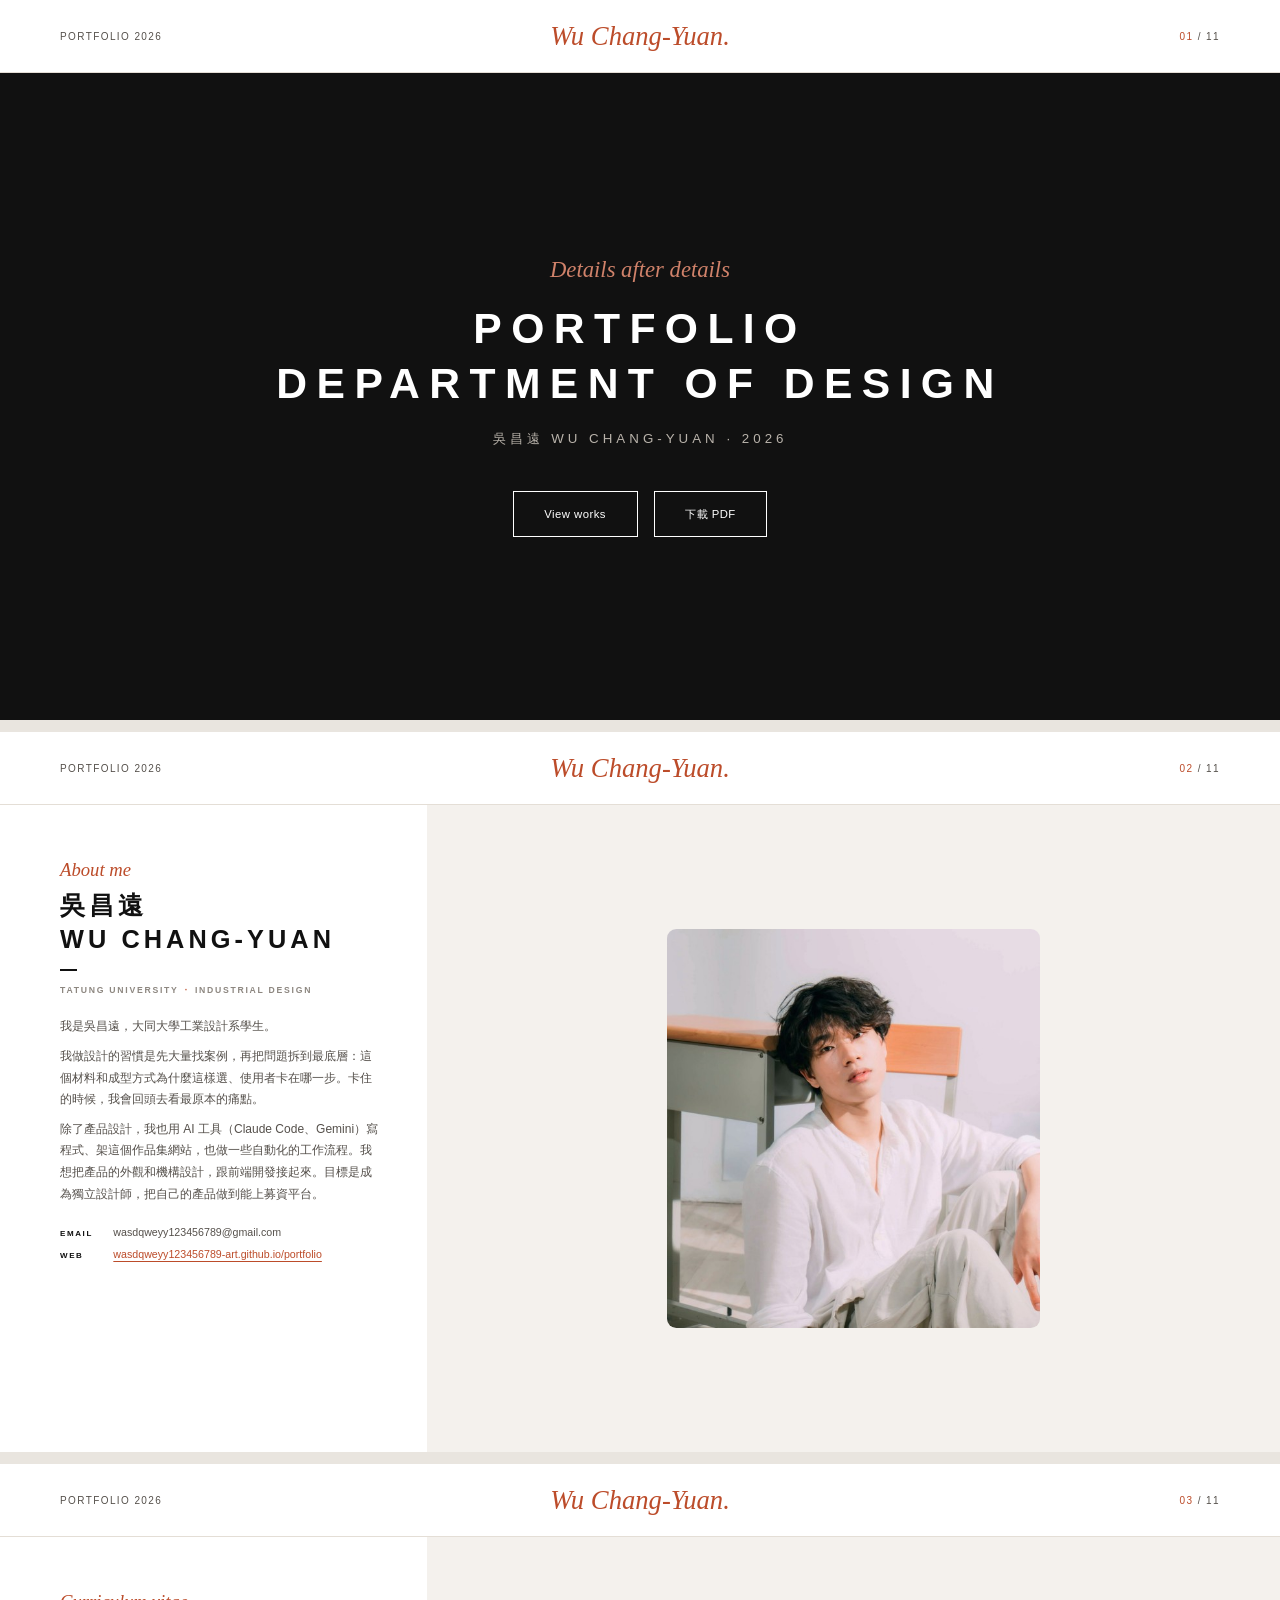
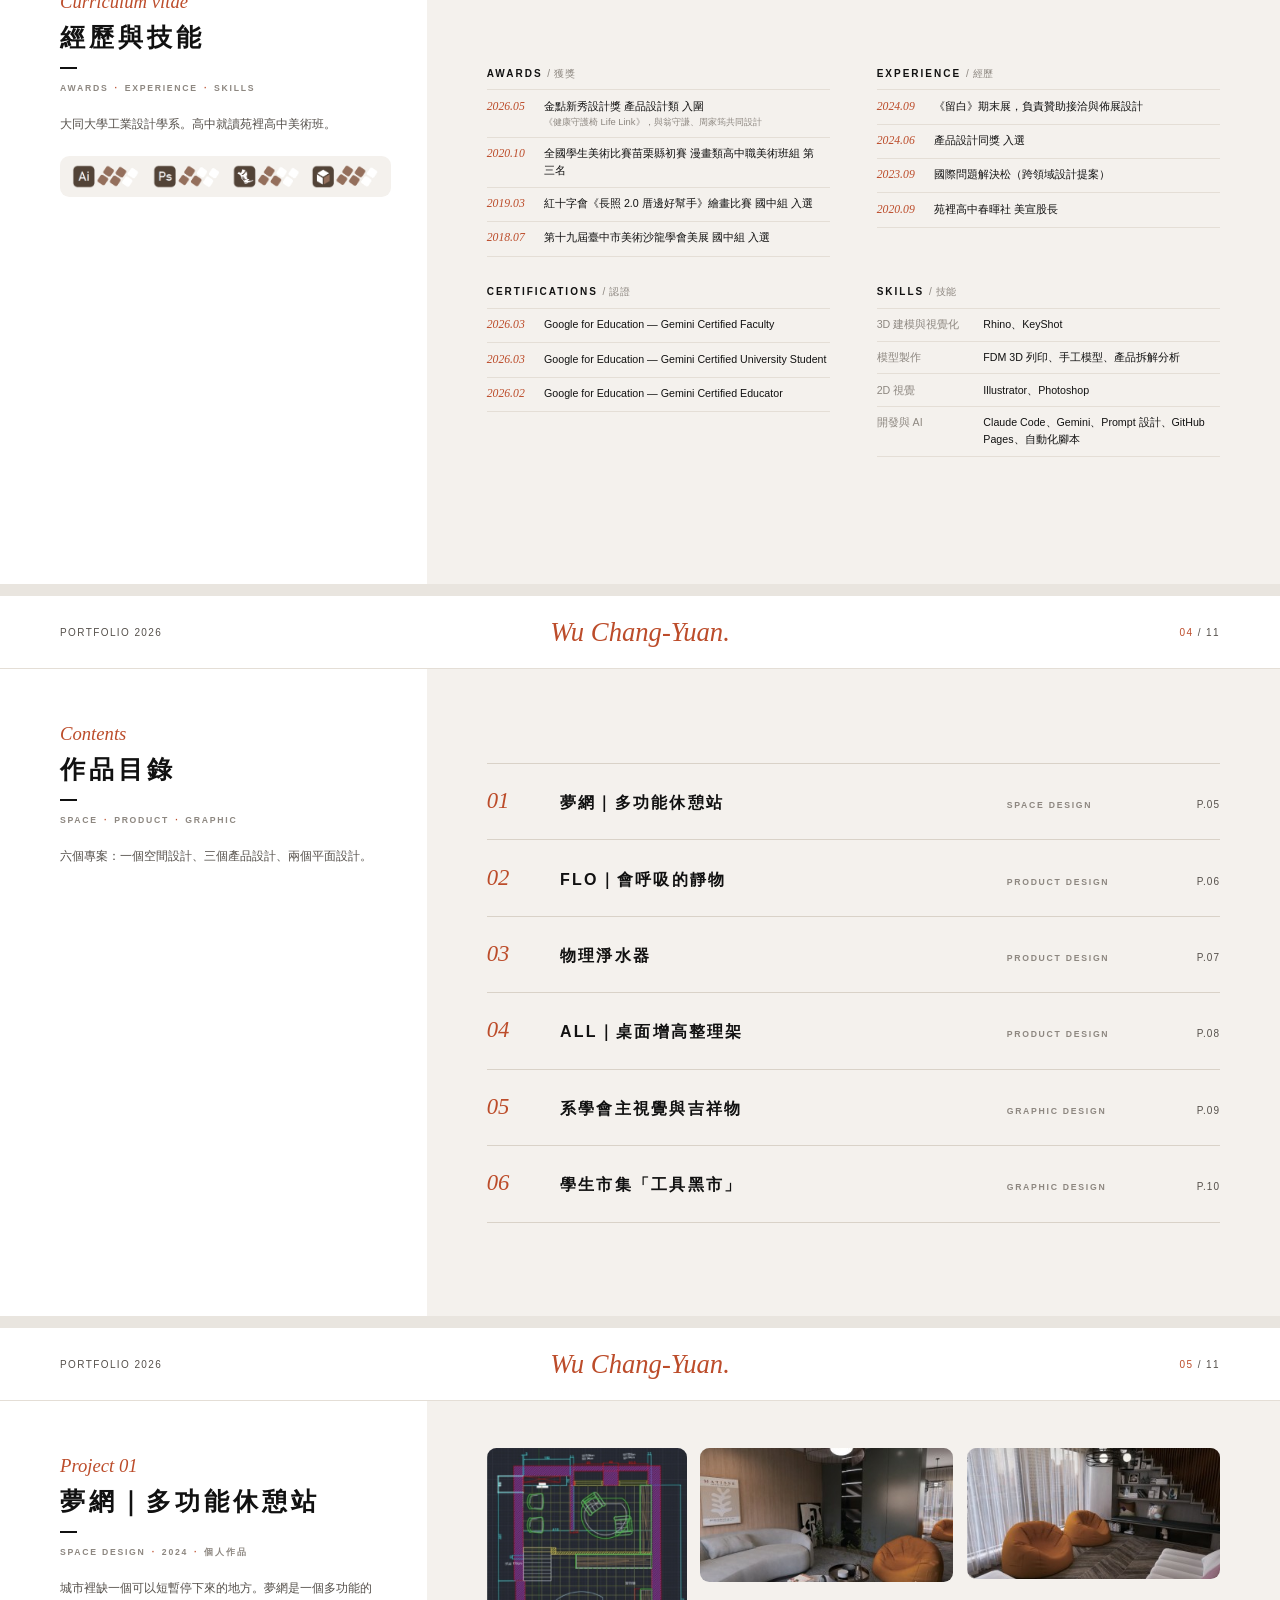
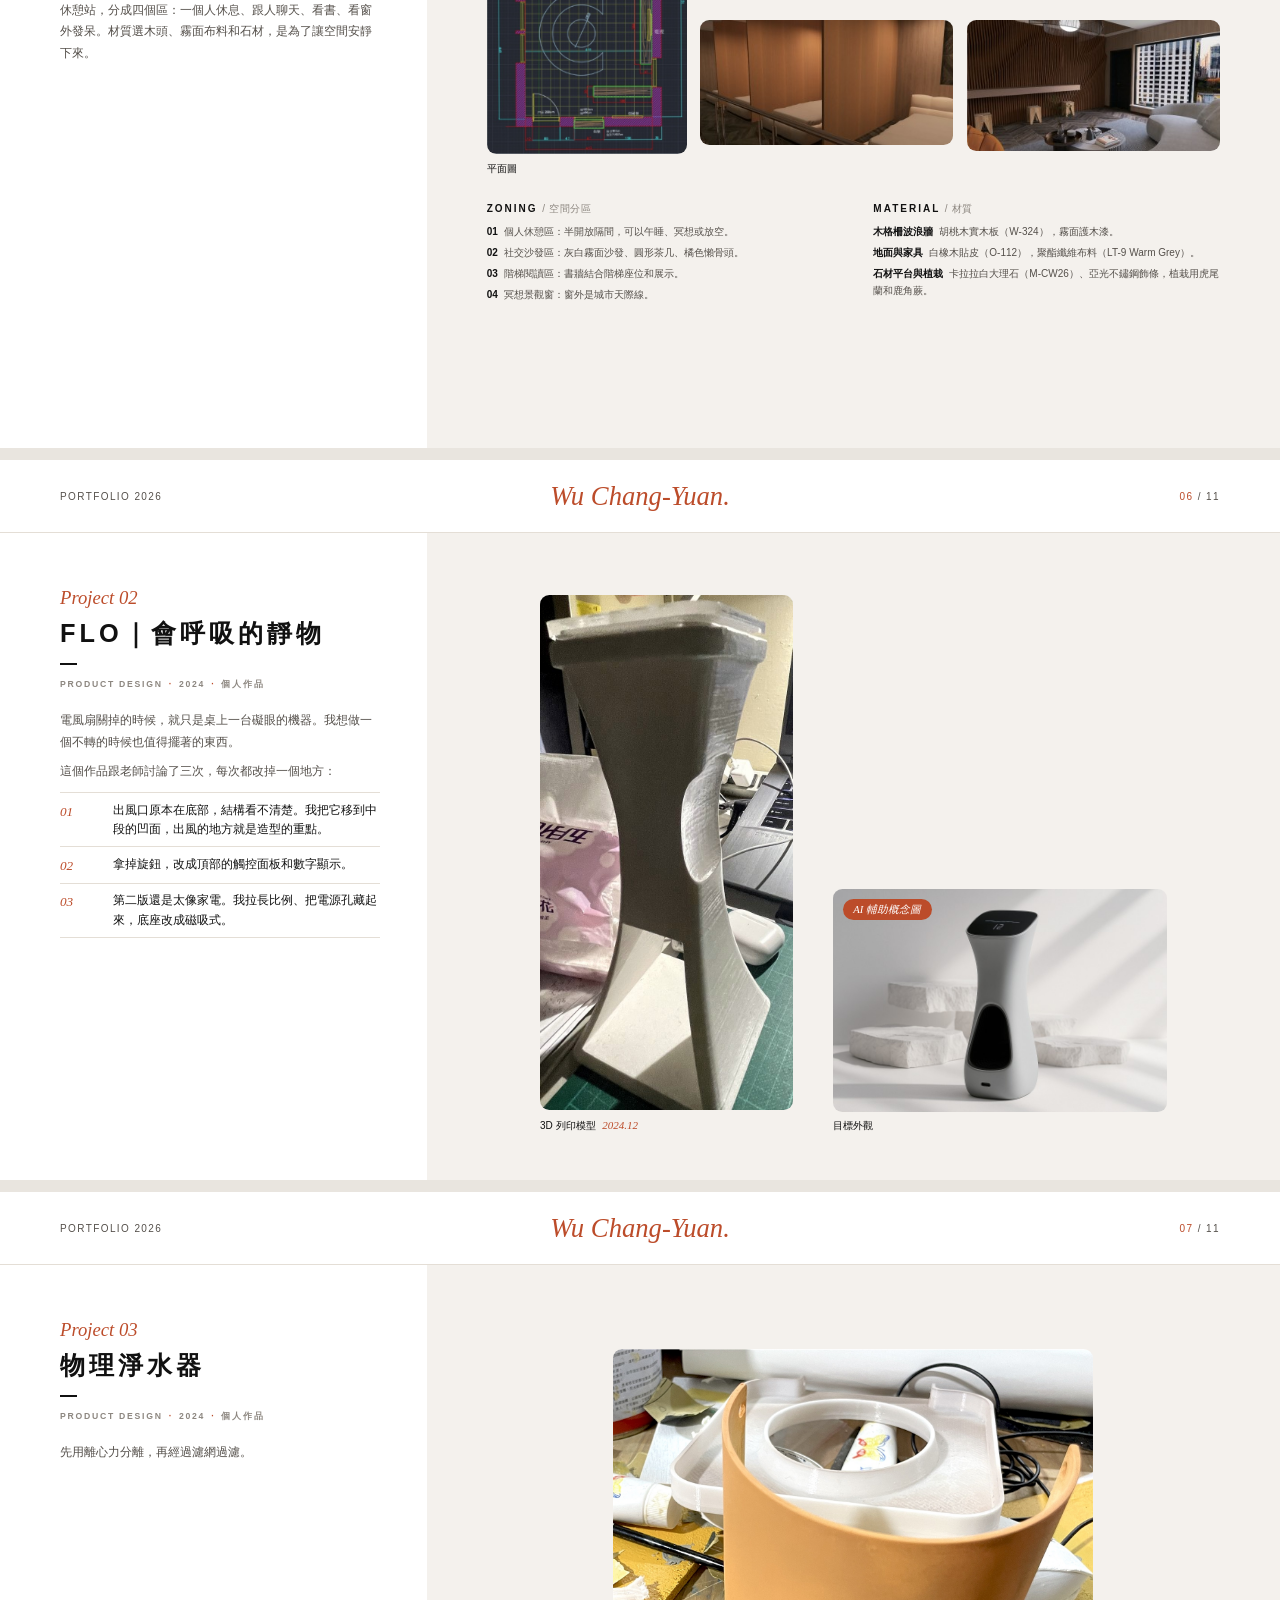
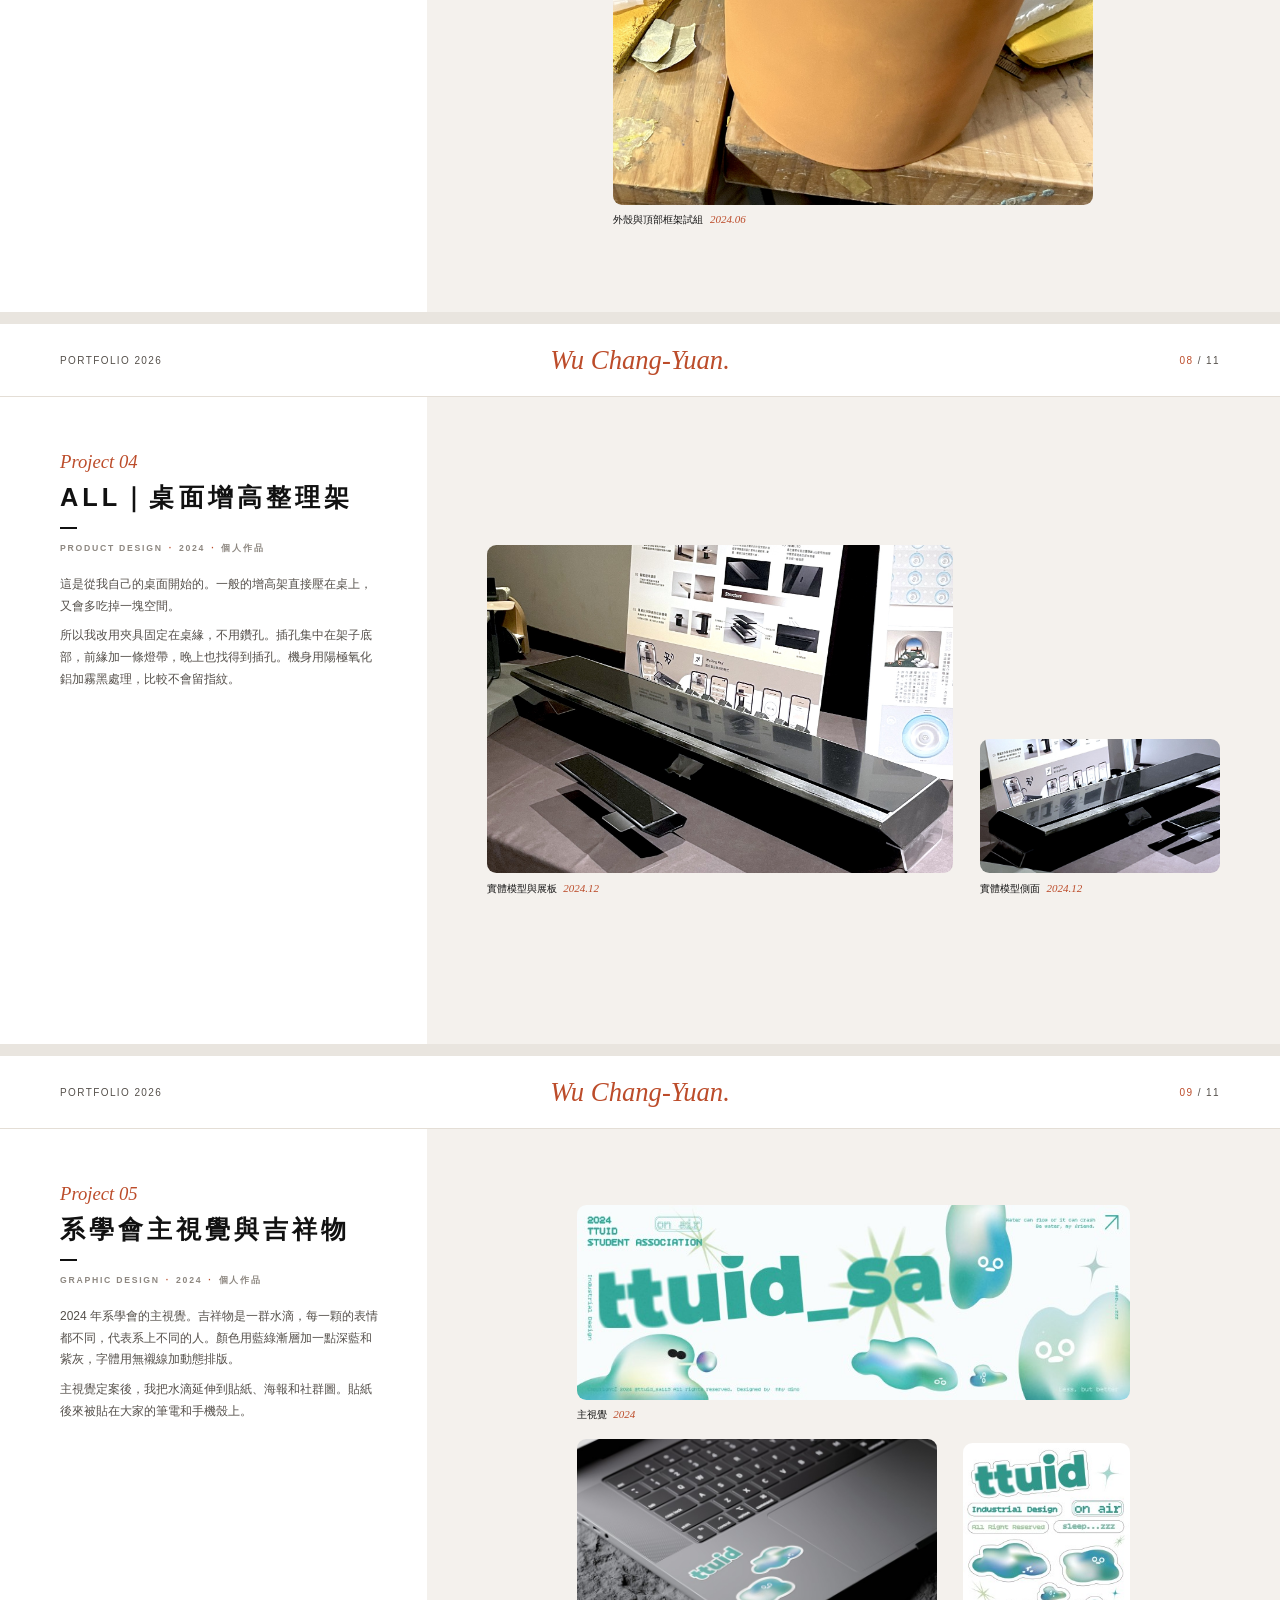
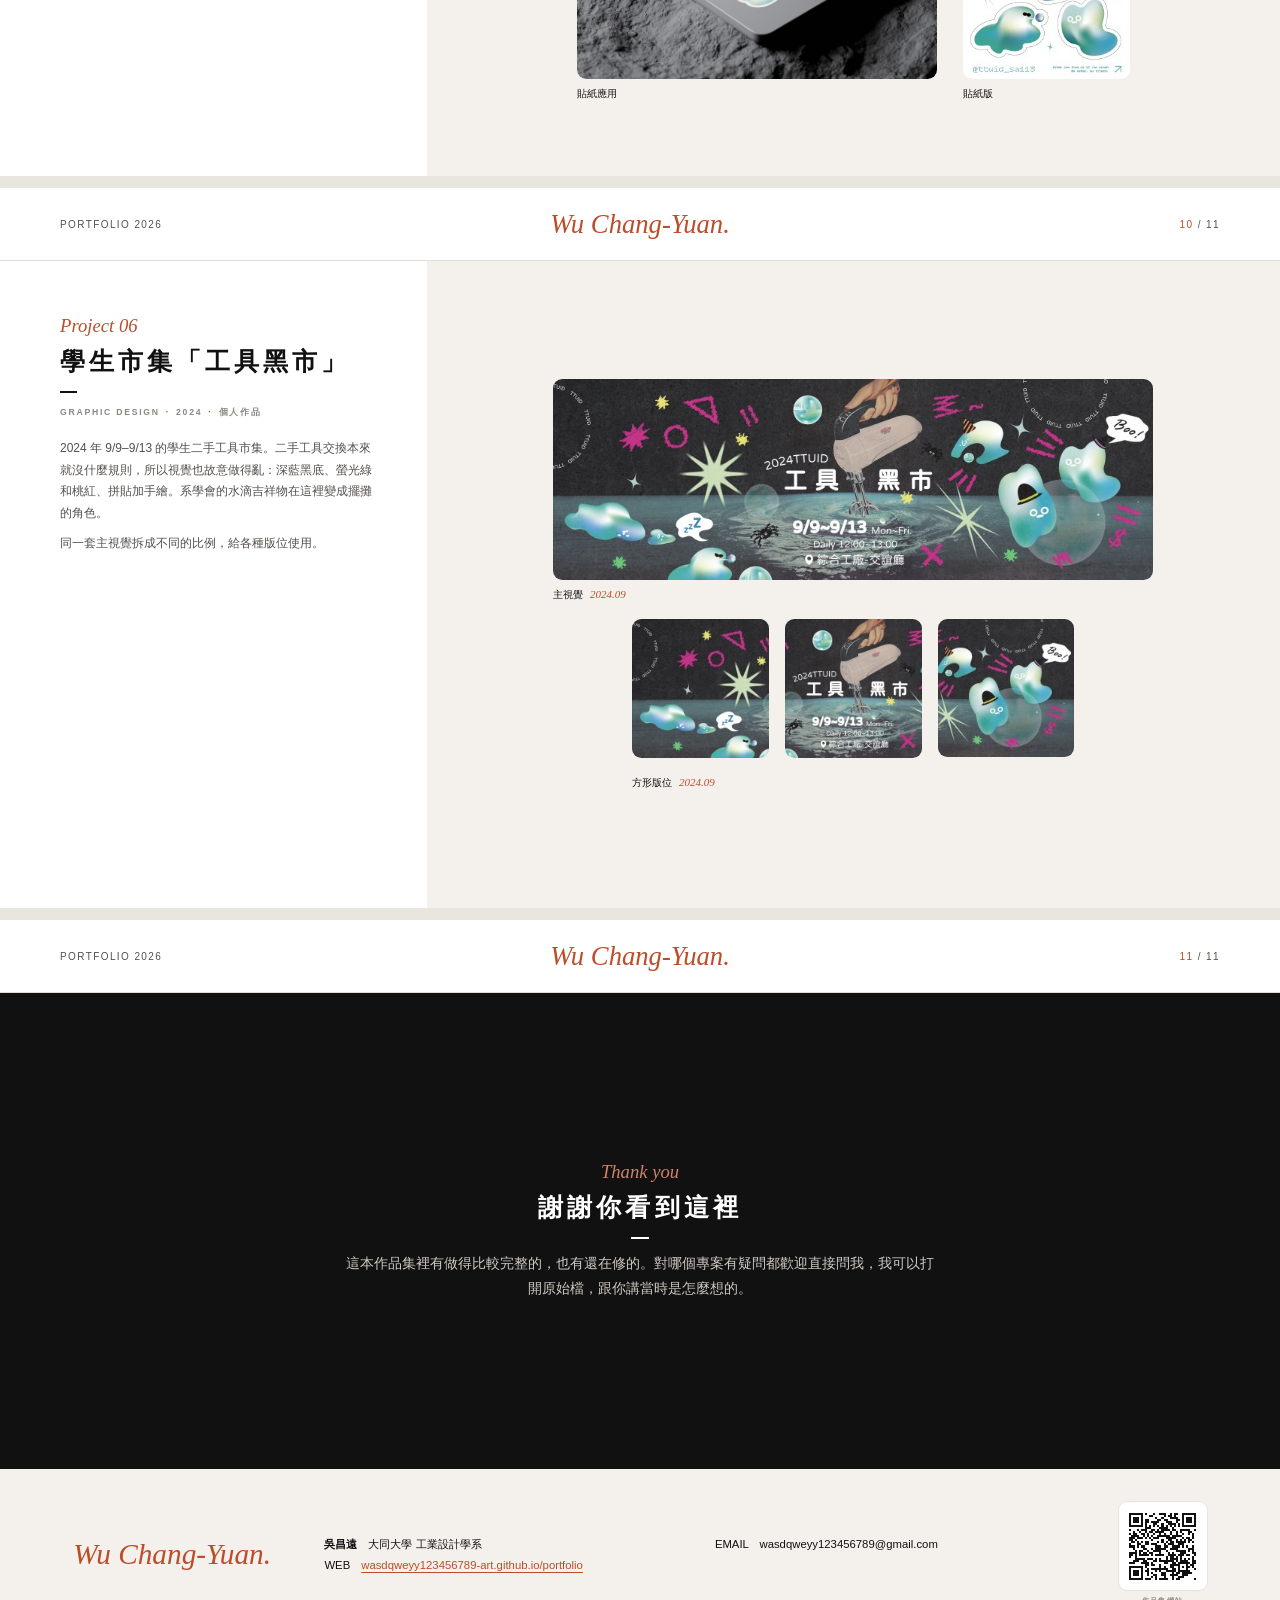
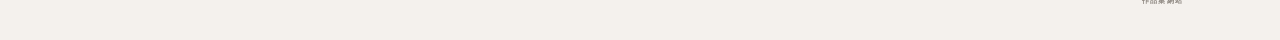
==== commit 67c2f816: "統一照片調色、淨水器頁移除低畫質圖、修正手機版 CV 間距 Co-Authored-By: Claude Opus 5.5 <noreply@anthropic.com>" ====
--- a/index.html
+++ b/index.html
@@ -255,17 +255,9 @@
         <p>先用離心力分離，再經過濾網過濾。</p>
       </div>
       <div class="visual">
-        <figure class="cad">
-          <div class="card"><img src="assets/purifier-cad.jpg" alt="物理淨水器 3D 建模畫面" width="1206" height="1400"></div>
-          <figcaption>3D 建模<em>2024.06</em></figcaption>
-        </figure>
-        <figure>
-          <div class="card"><img src="assets/purifier-assembly.jpg" alt="物理淨水器原型：外殼套上頂部框架" width="1400" height="1327"></div>
+        <figure>
+          <div class="card"><img src="assets/purifier-assembly.jpg" alt="物理淨水器原型：外殼套上頂部框架" width="1400" height="1328"></div>
           <figcaption>外殼與頂部框架試組<em>2024.06</em></figcaption>
-        </figure>
-        <figure>
-          <div class="card"><img src="assets/purifier-expo.jpg" alt="物理淨水器原型組裝後展出" width="387" height="395"></div>
-          <figcaption>組裝後展出</figcaption>
         </figure>
       </div>
     </div>
--- a/css/style.css
+++ b/css/style.css
@@ -203,9 +203,9 @@
 /* FLO：實體模型＋概念圖 */
 .flo .visual { display: grid; grid-template-columns: calc(var(--u) * 380) calc(var(--u) * 500); gap: calc(var(--u) * 60); justify-content: center; align-items: end; }
 
-/* 物理淨水器：建模畫面＋兩張實體照 */
-.purifier .visual { display: grid; grid-template-columns: calc(var(--u) * 560) calc(var(--u) * 330); grid-template-rows: auto auto; gap: calc(var(--u) * 24) calc(var(--u) * 50); justify-content: center; align-content: center; }
-.purifier .cad { grid-row: 1 / 3; }
+/* 物理淨水器：一張試組照置中 */
+.purifier .visual { display: flex; justify-content: center; align-items: center; }
+.purifier .visual figure { width: calc(var(--u) * 720); }
 
 /* ALL：展場大圖＋側面 */
 .all .visual { display: grid; grid-template-columns: calc(var(--u) * 700) calc(var(--u) * 360); gap: calc(var(--u) * 40); justify-content: center; align-items: end; align-content: center; }
@@ -253,7 +253,8 @@
   .cover .actions { flex-direction: column; }
 
   .cv .visual { font-size: 14px; }
-  .skills li { grid-template-columns: 110px 1fr; }
+  .cv .rows li { grid-template-columns: 64px 1fr; column-gap: 10px; }
+  .skills li { grid-template-columns: 110px 1fr; column-gap: 10px; }
   .skill-icons { width: calc(100% - 28px); padding: 10px 14px; }
   .toc a { grid-template-columns: 48px 1fr 40px; row-gap: 4px; }
   .toc .cat { grid-column: 2; grid-row: 2; }
